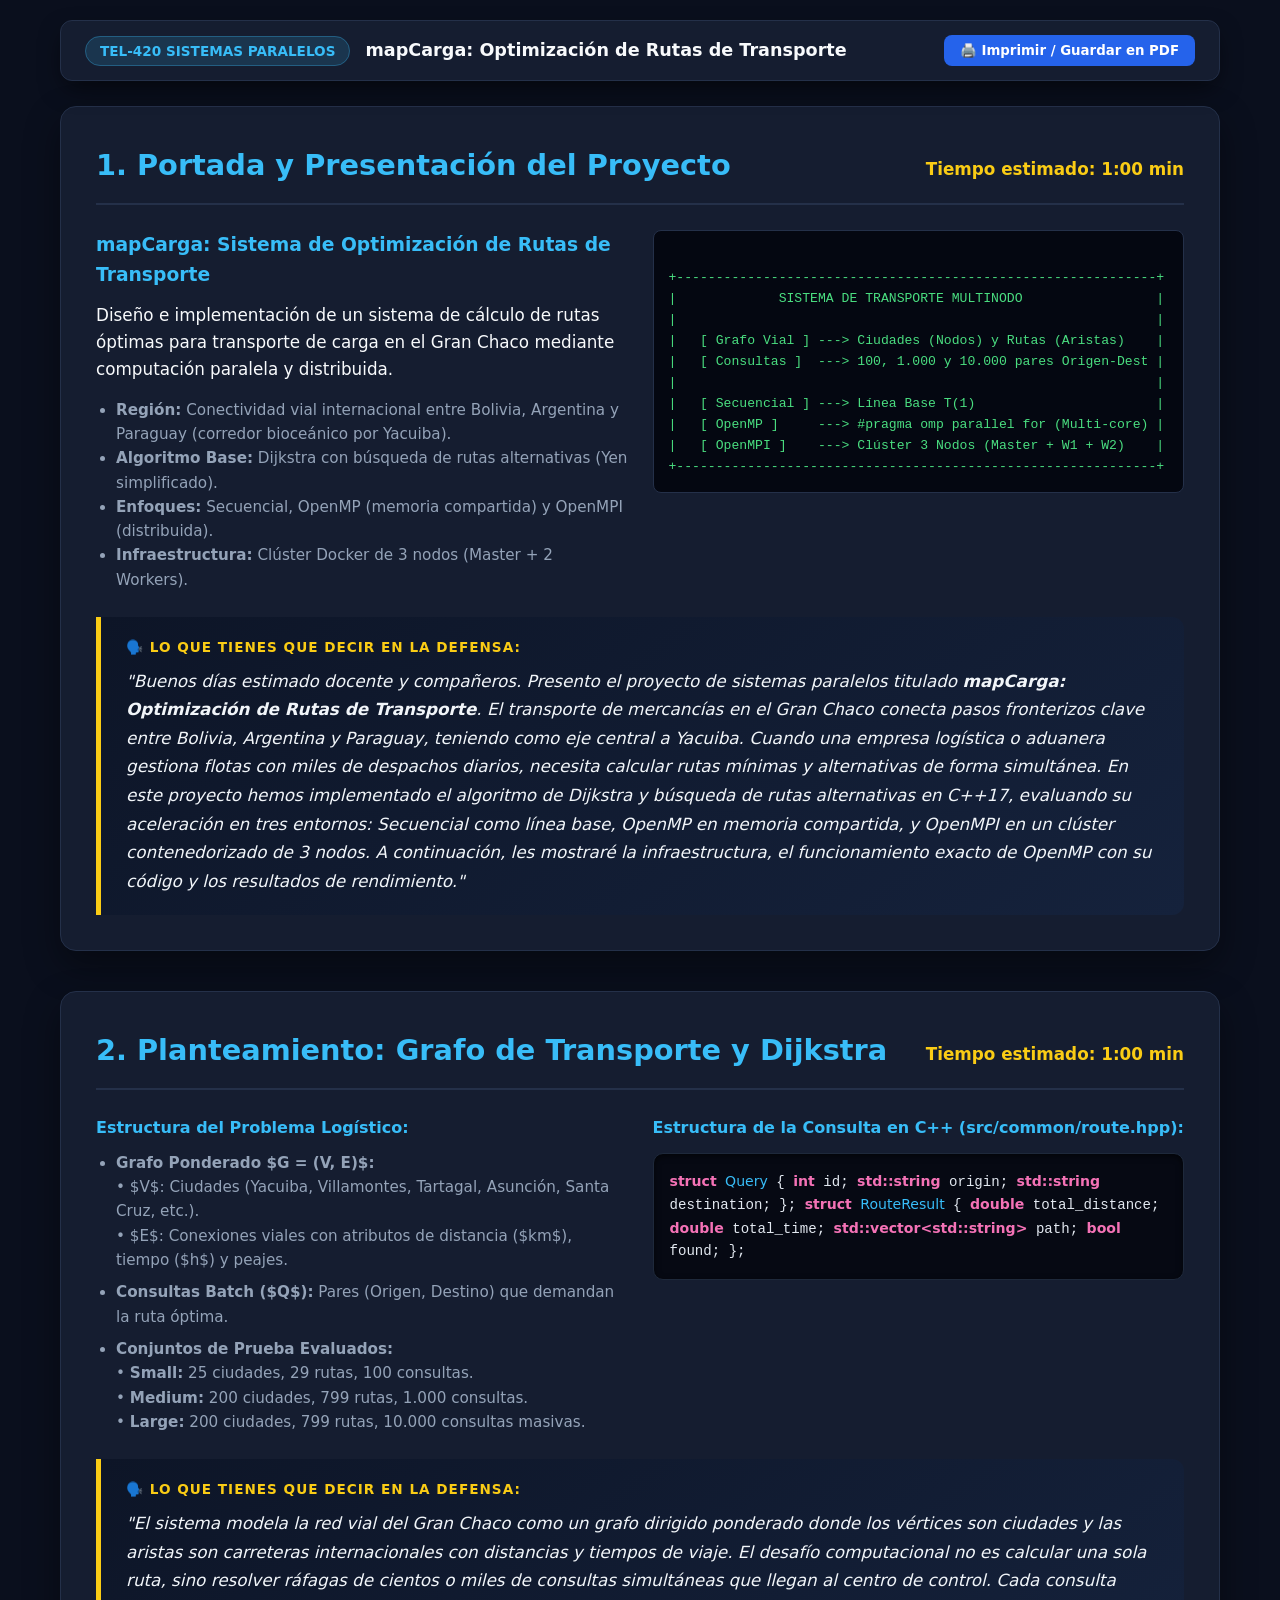
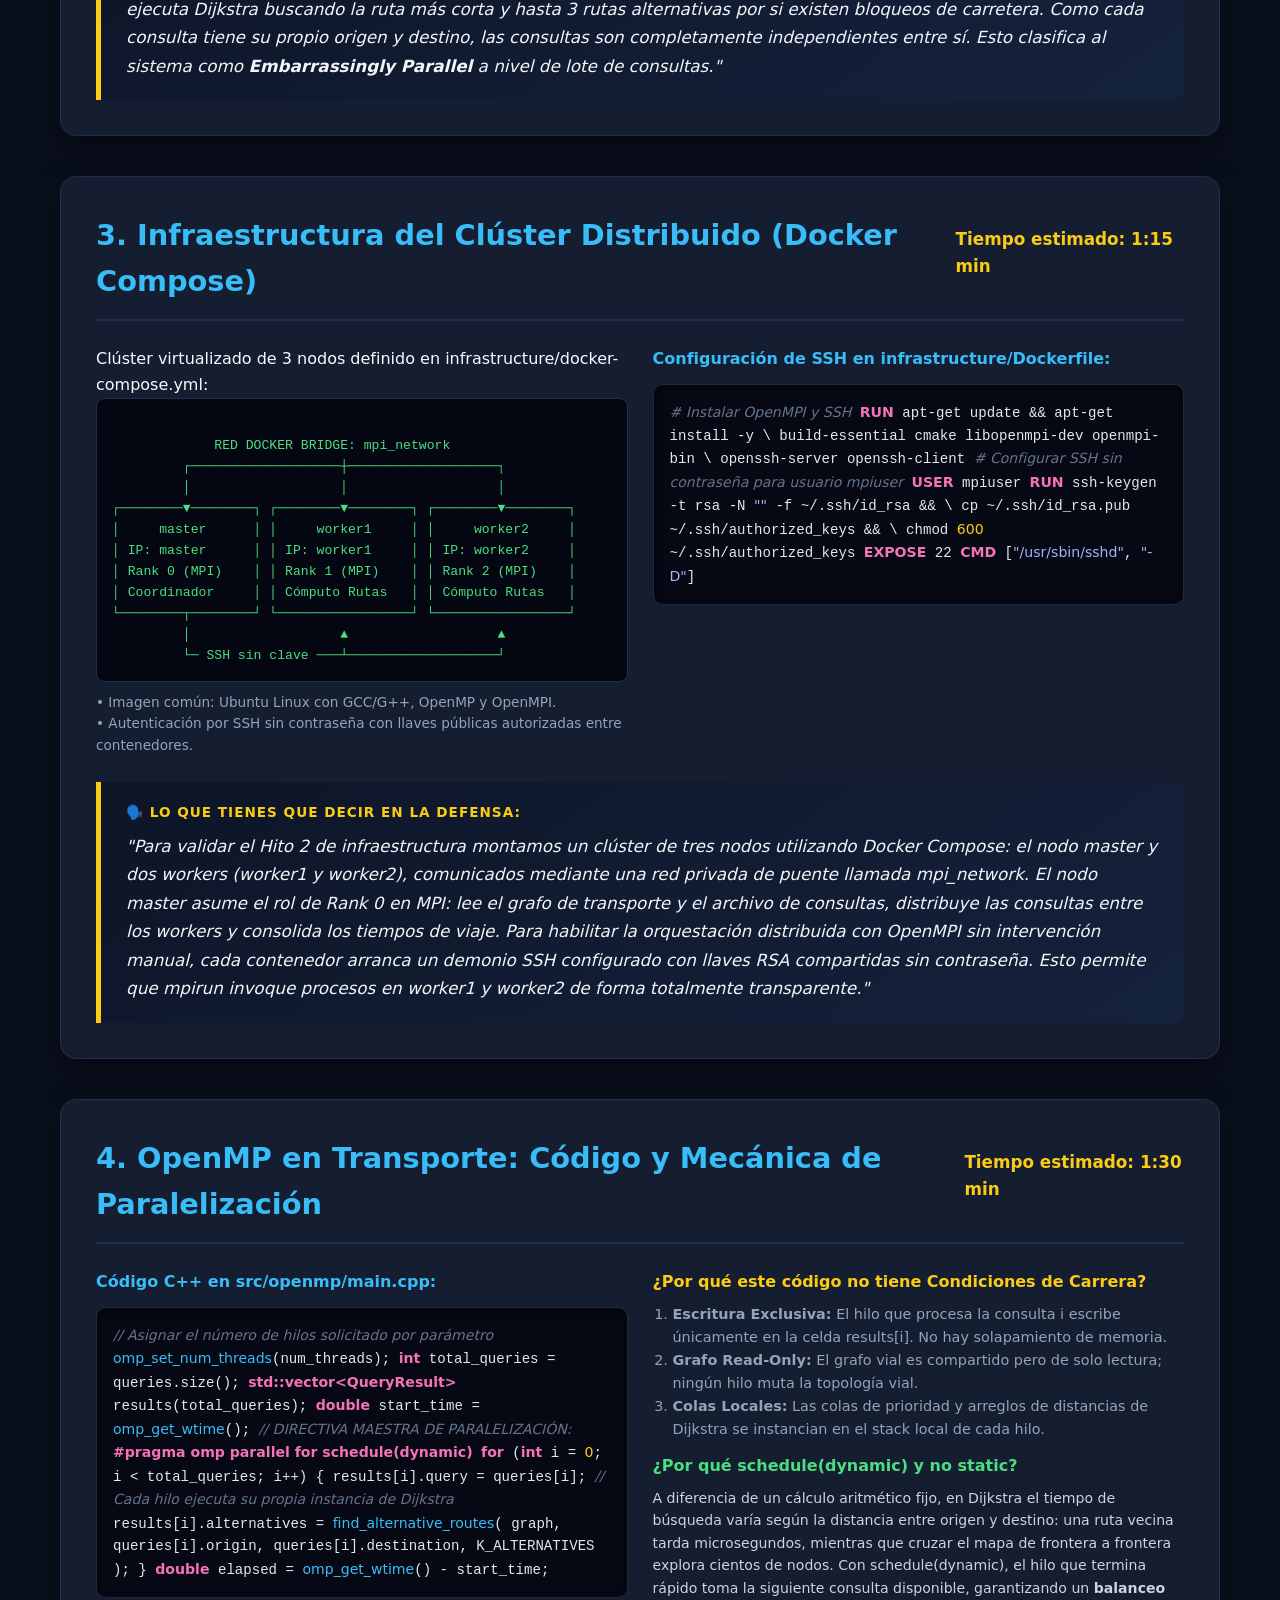
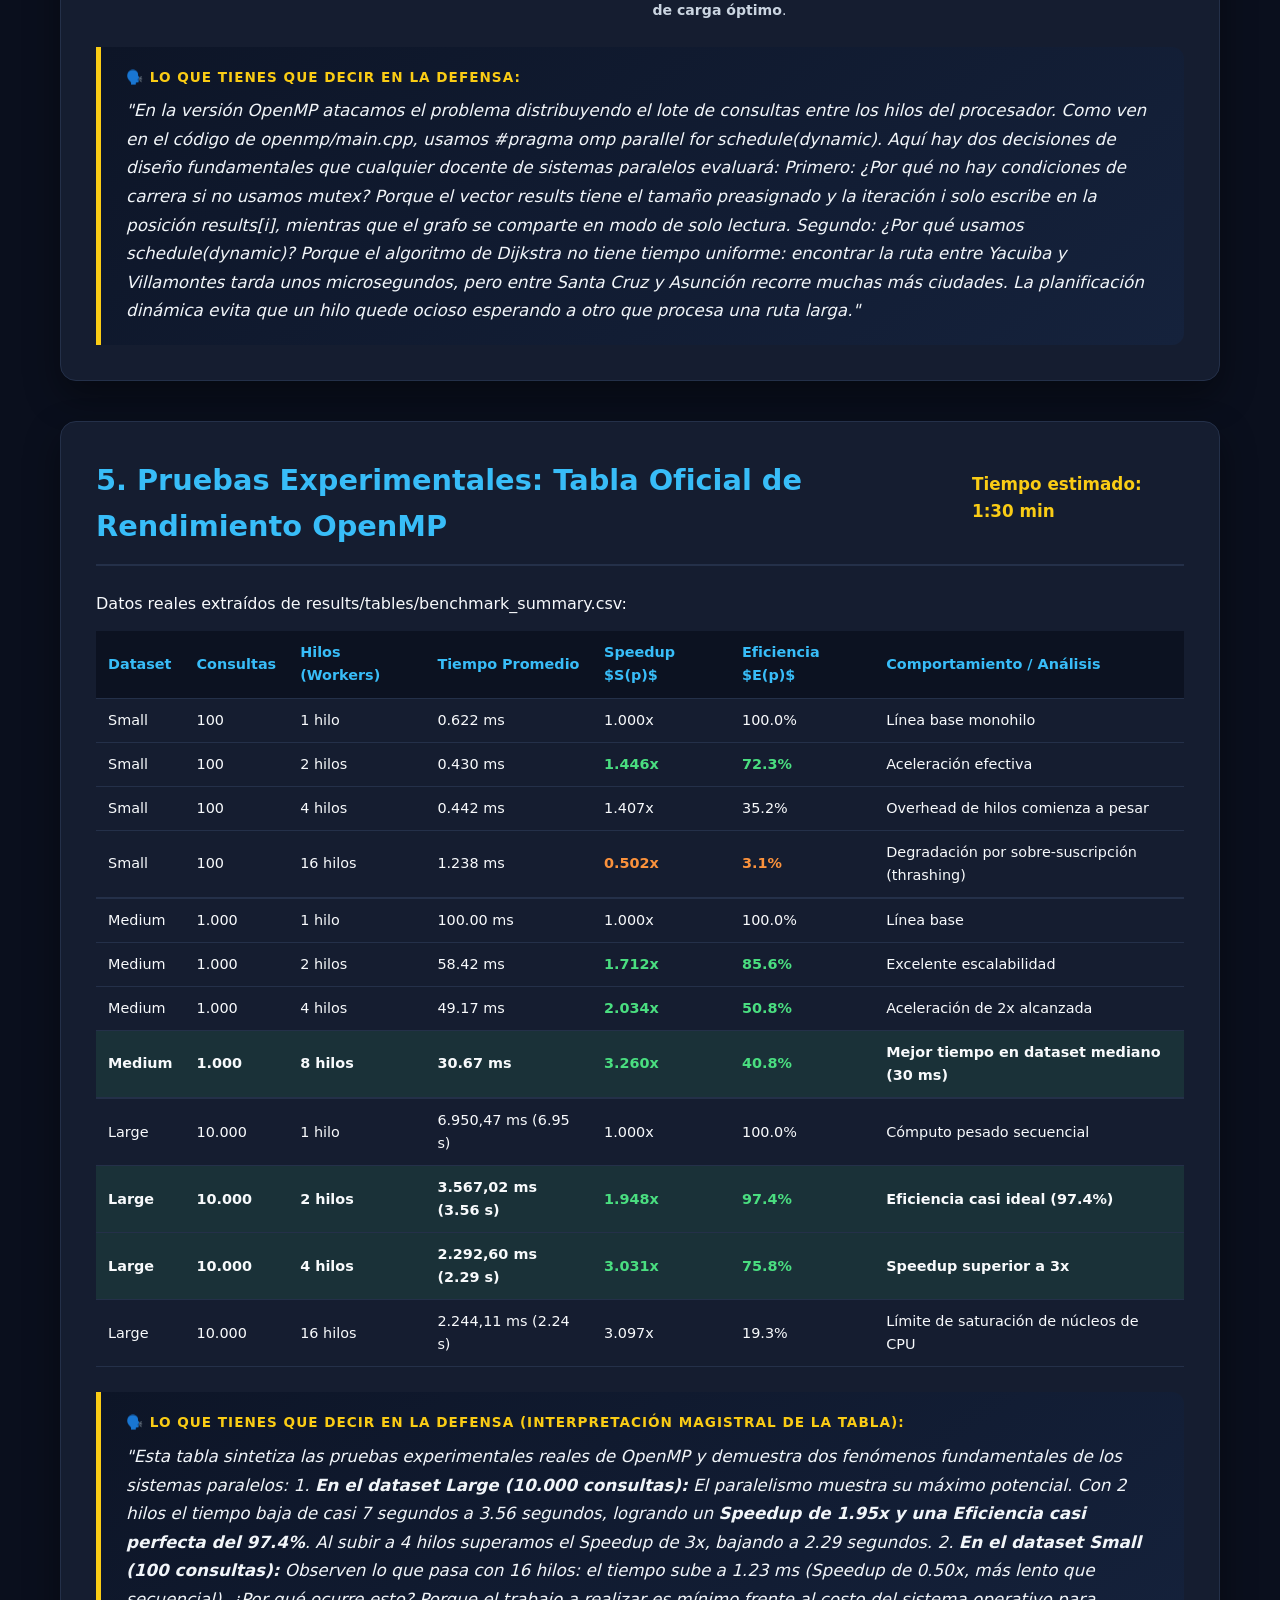
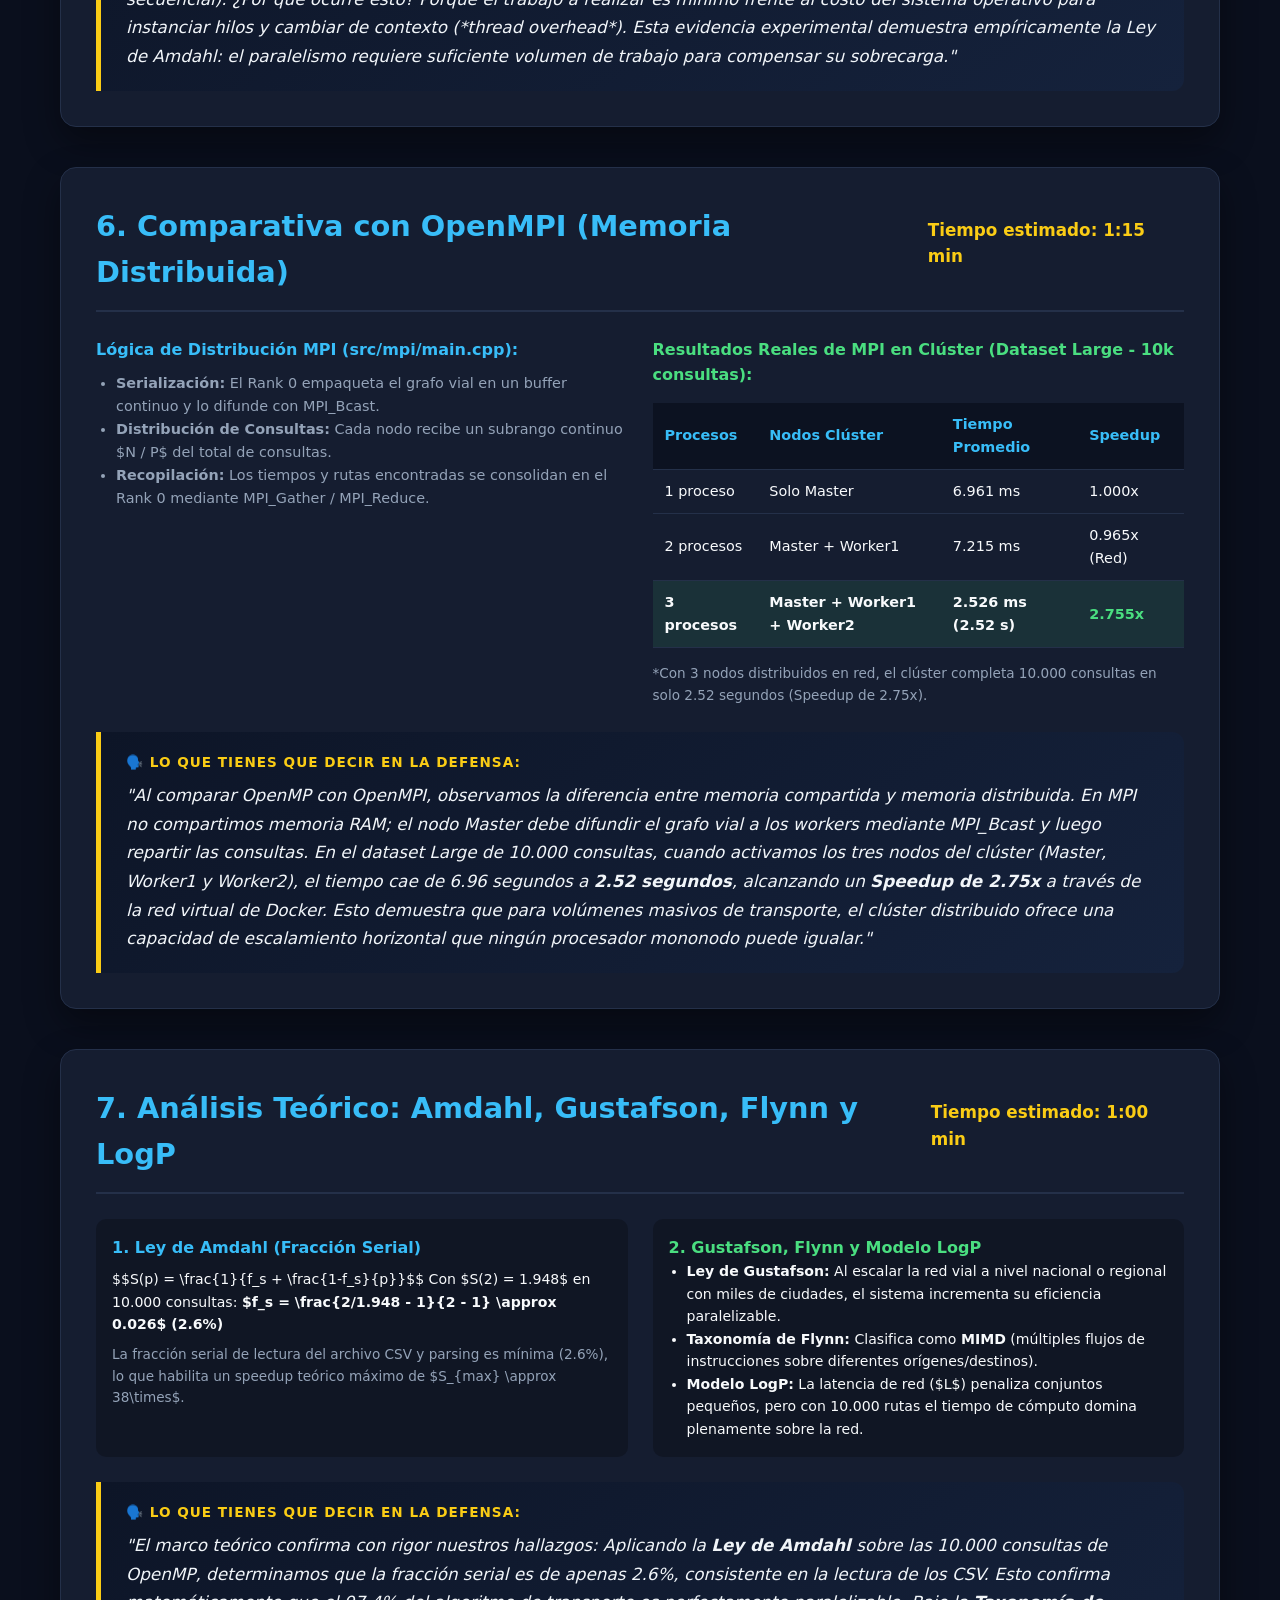
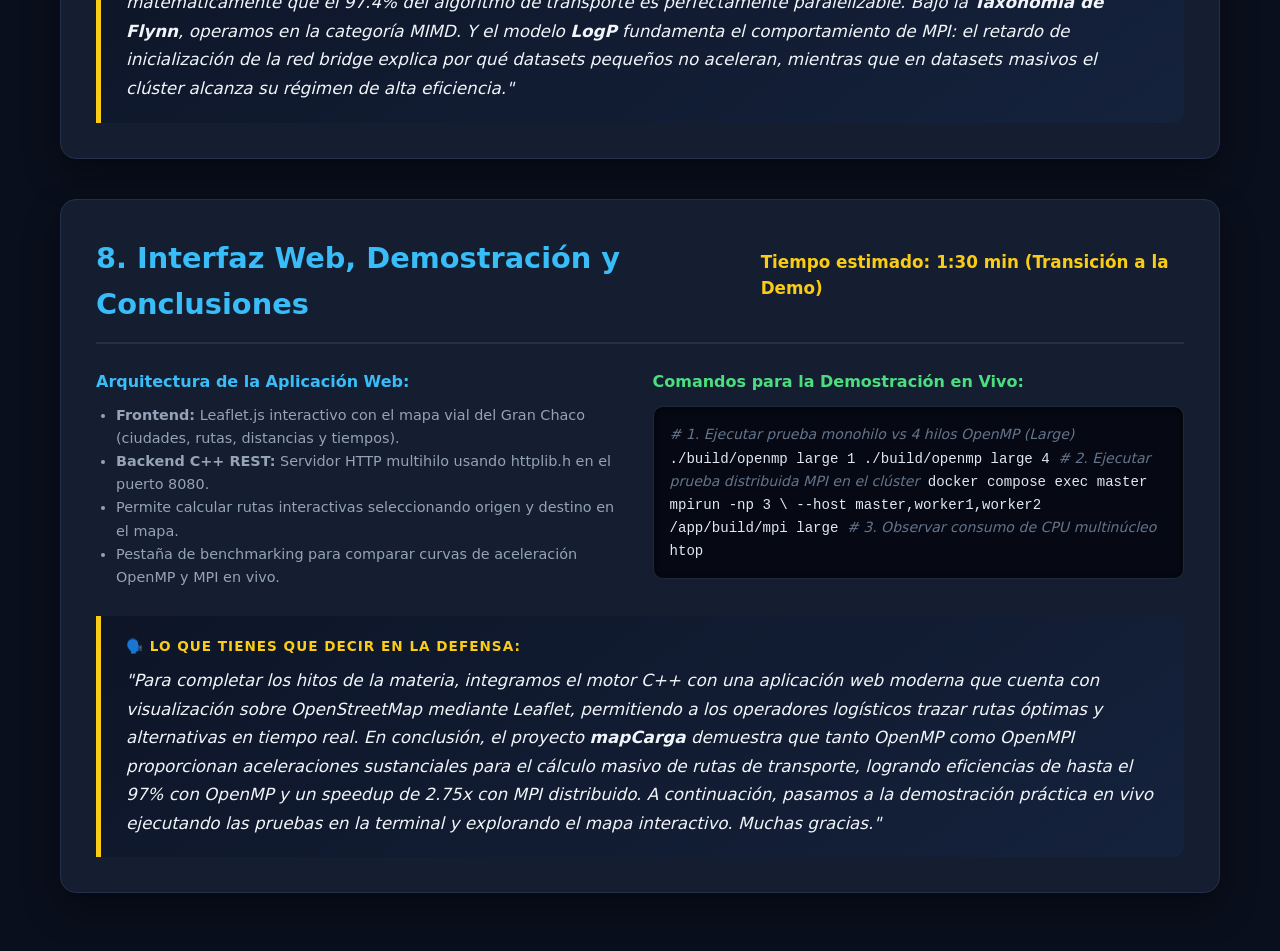
==== docs/presentacion_defensa_transporte.html @ f78ad32a "fix(api): soporte dinamico de origen para Cloudflare y selector de API" ====
<!DOCTYPE html>
<html lang="es">
<head>
  <meta charset="UTF-8">
  <meta name="viewport" content="width=device-width, initial-scale=1.0">
  <title>Defensa de Proyecto: Optimización de Rutas de Transporte (mapCarga) - TEL-420</title>
  <style>
    :root {
      --bg-dark: #0a0f1d;
      --card-bg: #151d30;
      --accent-blue: #38bdf8;
      --accent-green: #4ade80;
      --accent-yellow: #facc15;
      --accent-purple: #c084fc;
      --accent-orange: #fb923c;
      --text-main: #f8fafc;
      --text-muted: #94a3b8;
      --border: #243049;
      --code-bg: #060913;
    }

    * { box-sizing: border-box; margin: 0; padding: 0; font-family: 'Segoe UI', system-ui, -apple-system, sans-serif; }
    body { background-color: var(--bg-dark); color: var(--text-main); line-height: 1.6; }

    .deck-container {
      max-width: 1200px;
      margin: 0 auto;
      padding: 20px;
    }

    .top-bar {
      display: flex;
      justify-content: space-between;
      align-items: center;
      background: var(--card-bg);
      padding: 14px 24px;
      border-radius: 12px;
      margin-bottom: 25px;
      border: 1px solid var(--border);
      position: sticky;
      top: 10px;
      z-index: 100;
      box-shadow: 0 10px 25px -5px rgba(0,0,0,0.6);
    }
    .badge {
      background: rgba(56, 189, 248, 0.15);
      color: var(--accent-blue);
      padding: 6px 14px;
      border-radius: 20px;
      font-weight: 600;
      font-size: 0.85rem;
      border: 1px solid rgba(56, 189, 248, 0.3);
    }
    .slide-nav button {
      background: #2563eb;
      color: white;
      border: none;
      padding: 8px 16px;
      border-radius: 8px;
      font-weight: 600;
      cursor: pointer;
      transition: all 0.2s;
    }
    .slide-nav button:hover { background: #1d4ed8; }

    .slide-card {
      background: var(--card-bg);
      border-radius: 16px;
      border: 1px solid var(--border);
      padding: 35px;
      margin-bottom: 40px;
      box-shadow: 0 15px 35px rgba(0,0,0,0.4);
    }
    .slide-header {
      border-bottom: 2px solid var(--border);
      padding-bottom: 15px;
      margin-bottom: 25px;
      display: flex;
      justify-content: space-between;
      align-items: baseline;
    }
    .slide-title { font-size: 1.8rem; color: var(--accent-blue); font-weight: 700; }
    .slide-num { font-size: 1.05rem; color: var(--accent-yellow); font-weight: 700; }

    .grid-2 {
      display: grid;
      grid-template-columns: 1fr 1fr;
      gap: 25px;
      margin-bottom: 20px;
    }
    @media(max-width: 900px) { .grid-2 { grid-template-columns: 1fr; } }

    .code-box {
      background: var(--code-bg);
      border-radius: 10px;
      border: 1px solid #1e293b;
      padding: 16px;
      font-family: 'Consolas', 'Fira Code', monospace;
      font-size: 0.88rem;
      color: #e2e8f0;
      overflow-x: auto;
      margin: 12px 0;
      box-shadow: inset 0 2px 6px rgba(0,0,0,0.6);
    }
    .kw { color: #f472b6; font-weight: bold; }
    .fn { color: #38bdf8; }
    .cm { color: #64748b; font-style: italic; }
    .st { color: #a5b4fc; }
    .num { color: #facc15; }

    table {
      width: 100%;
      border-collapse: collapse;
      margin: 15px 0;
      font-size: 0.9rem;
    }
    th, td {
      padding: 10px 12px;
      text-align: left;
      border-bottom: 1px solid var(--border);
    }
    th { background: rgba(10, 15, 29, 0.8); color: var(--accent-blue); font-weight: 600; }
    tr:hover { background: rgba(255,255,255,0.02); }
    .highlight-row { background: rgba(74, 222, 128, 0.1) !important; font-weight: bold; }
    .speedup-val { color: var(--accent-green); font-weight: bold; }
    .warn-val { color: var(--accent-orange); font-weight: bold; }

    .speech-box {
      background: linear-gradient(145deg, #0d1527, #15223c);
      border-left: 5px solid var(--accent-yellow);
      border-radius: 0 12px 12px 0;
      padding: 20px 25px;
      margin-top: 25px;
    }
    .speech-label {
      display: flex;
      align-items: center;
      gap: 8px;
      font-size: 0.85rem;
      text-transform: uppercase;
      letter-spacing: 1px;
      color: var(--accent-yellow);
      font-weight: 700;
      margin-bottom: 8px;
    }
    .speech-text {
      font-size: 1.05rem;
      color: #f1f5f9;
      font-style: italic;
      line-height: 1.7;
    }

    .ascii-art {
      font-family: monospace;
      font-size: 0.82rem;
      background: #040711;
      color: var(--accent-green);
      padding: 15px;
      border-radius: 8px;
      white-space: pre;
      overflow-x: auto;
      border: 1px solid var(--border);
    }
  </style>
</head>
<body>

<div class="deck-container">

  <!-- Barra Superior -->
  <div class="top-bar">
    <div>
      <span class="badge">TEL-420 SISTEMAS PARALELOS</span>
      <strong style="margin-left: 10px; font-size: 1.1rem;">mapCarga: Optimización de Rutas de Transporte</strong>
    </div>
    <div class="slide-nav">
      <button onclick="window.print()">🖨️ Imprimir / Guardar en PDF</button>
    </div>
  </div>

  <!-- SLIDE 1 -->
  <div class="slide-card" id="slide1">
    <div class="slide-header">
      <div class="slide-title">1. Portada y Presentación del Proyecto</div>
      <div class="slide-num">Tiempo estimado: 1:00 min</div>
    </div>
    <div class="grid-2">
      <div>
        <h3 style="color: var(--accent-blue); margin-bottom: 12px;">mapCarga: Sistema de Optimización de Rutas de Transporte</h3>
        <p style="font-size: 1.05rem; margin-bottom: 15px;">Diseño e implementación de un sistema de cálculo de rutas óptimas para transporte de carga en el Gran Chaco mediante computación paralela y distribuida.</p>
        <ul style="color: var(--text-muted); margin-left: 20px; font-size: 0.95rem;">
          <li><strong>Región:</strong> Conectividad vial internacional entre Bolivia, Argentina y Paraguay (corredor bioceánico por Yacuiba).</li>
          <li><strong>Algoritmo Base:</strong> Dijkstra con búsqueda de rutas alternativas (Yen simplificado).</li>
          <li><strong>Enfoques:</strong> Secuencial, OpenMP (memoria compartida) y OpenMPI (distribuida).</li>
          <li><strong>Infraestructura:</strong> Clúster Docker de 3 nodos (Master + 2 Workers).</li>
        </ul>
      </div>
      <div>
        <div class="ascii-art">
+-------------------------------------------------------------+
|             SISTEMA DE TRANSPORTE MULTINODO                 |
|                                                             |
|   [ Grafo Vial ] ---> Ciudades (Nodos) y Rutas (Aristas)    |
|   [ Consultas ]  ---> 100, 1.000 y 10.000 pares Origen-Dest |
|                                                             |
|   [ Secuencial ] ---> Línea Base T(1)                       |
|   [ OpenMP ]     ---> #pragma omp parallel for (Multi-core) |
|   [ OpenMPI ]    ---> Clúster 3 Nodos (Master + W1 + W2)    |
+-------------------------------------------------------------+</div>
      </div>
    </div>
    <div class="speech-box">
      <div class="speech-label">🗣️ Lo que tienes que decir en la defensa:</div>
      <div class="speech-text">
        "Buenos días estimado docente y compañeros. Presento el proyecto de sistemas paralelos titulado <strong>mapCarga: Optimización de Rutas de Transporte</strong>.
        El transporte de mercancías en el Gran Chaco conecta pasos fronterizos clave entre Bolivia, Argentina y Paraguay, teniendo como eje central a Yacuiba. Cuando una empresa logística o aduanera gestiona flotas con miles de despachos diarios, necesita calcular rutas mínimas y alternativas de forma simultánea.
        En este proyecto hemos implementado el algoritmo de Dijkstra y búsqueda de rutas alternativas en C++17, evaluando su aceleración en tres entornos: Secuencial como línea base, OpenMP en memoria compartida, y OpenMPI en un clúster contenedorizado de 3 nodos. A continuación, les mostraré la infraestructura, el funcionamiento exacto de OpenMP con su código y los resultados de rendimiento."
      </div>
    </div>
  </div>

  <!-- SLIDE 2 -->
  <div class="slide-card" id="slide2">
    <div class="slide-header">
      <div class="slide-title">2. Planteamiento: Grafo de Transporte y Dijkstra</div>
      <div class="slide-num">Tiempo estimado: 1:00 min</div>
    </div>
    <div class="grid-2">
      <div>
        <h4 style="color: var(--accent-blue); margin-bottom: 10px;">Estructura del Problema Logístico:</h4>
        <ul style="font-size: 0.95rem; margin-left: 20px; color: var(--text-muted);">
          <li><strong>Grafo Ponderado $G = (V, E)$:</strong>
            <br>• $V$: Ciudades (Yacuiba, Villamontes, Tartagal, Asunción, Santa Cruz, etc.).
            <br>• $E$: Conexiones viales con atributos de distancia ($km$), tiempo ($h$) y peajes.
          </li>
          <li style="margin-top: 8px;"><strong>Consultas Batch ($Q$):</strong> Pares (Origen, Destino) que demandan la ruta óptima.</li>
          <li style="margin-top: 8px;"><strong>Conjuntos de Prueba Evaluados:</strong>
            <br>• <strong>Small:</strong> 25 ciudades, 29 rutas, 100 consultas.
            <br>• <strong>Medium:</strong> 200 ciudades, 799 rutas, 1.000 consultas.
            <br>• <strong>Large:</strong> 200 ciudades, 799 rutas, 10.000 consultas masivas.
          </li>
        </ul>
      </div>
      <div>
        <div style="color: var(--accent-blue); font-weight: 600;">Estructura de la Consulta en C++ (<code>src/common/route.hpp</code>):</div>
        <div class="code-box">
<span class="kw">struct</span> <span class="fn">Query</span> {
    <span class="kw">int</span> id;
    <span class="kw">std::string</span> origin;
    <span class="kw">std::string</span> destination;
};

<span class="kw">struct</span> <span class="fn">RouteResult</span> {
    <span class="kw">double</span> total_distance;
    <span class="kw">double</span> total_time;
    <span class="kw">std::vector&lt;std::string&gt;</span> path;
    <span class="kw">bool</span> found;
};</div>
      </div>
    </div>
    <div class="speech-box">
      <div class="speech-label">🗣️ Lo que tienes que decir en la defensa:</div>
      <div class="speech-text">
        "El sistema modela la red vial del Gran Chaco como un grafo dirigido ponderado donde los vértices son ciudades y las aristas son carreteras internacionales con distancias y tiempos de viaje.
        El desafío computacional no es calcular una sola ruta, sino resolver ráfagas de cientos o miles de consultas simultáneas que llegan al centro de control. Cada consulta ejecuta Dijkstra buscando la ruta más corta y hasta 3 rutas alternativas por si existen bloqueos de carretera.
        Como cada consulta tiene su propio origen y destino, las consultas son completamente independientes entre sí. Esto clasifica al sistema como <strong>Embarrassingly Parallel</strong> a nivel de lote de consultas."
      </div>
    </div>
  </div>

  <!-- SLIDE 3 -->
  <div class="slide-card" id="slide3">
    <div class="slide-header">
      <div class="slide-title">3. Infraestructura del Clúster Distribuido (Docker Compose)</div>
      <div class="slide-num">Tiempo estimado: 1:15 min</div>
    </div>
    <div class="grid-2">
      <div>
        <p>Clúster virtualizado de 3 nodos definido en <code>infrastructure/docker-compose.yml</code>:</p>
        <div class="ascii-art">
             RED DOCKER BRIDGE: mpi_network
         ┌───────────────────┼───────────────────┐
         │                   │                   │
┌────────▼────────┐ ┌────────▼────────┐ ┌────────▼────────┐
│     master      │ │     worker1     │ │     worker2     │
│ IP: master      │ │ IP: worker1     │ │ IP: worker2     │
│ Rank 0 (MPI)    │ │ Rank 1 (MPI)    │ │ Rank 2 (MPI)    │
│ Coordinador     │ │ Cómputo Rutas   │ │ Cómputo Rutas   │
└────────┬────────┘ └─────────────────┘ └─────────────────┘
         │                   ▲                   ▲
         └─ SSH sin clave ───┴───────────────────┘</div>
        <p style="font-size: 0.85rem; color: var(--text-muted); margin-top: 10px;">
          • Imagen común: Ubuntu Linux con GCC/G++, OpenMP y OpenMPI.<br>
          • Autenticación por SSH sin contraseña con llaves públicas autorizadas entre contenedores.
        </p>
      </div>
      <div>
        <div style="color: var(--accent-blue); font-weight: 600;">Configuración de SSH en <code>infrastructure/Dockerfile</code>:</div>
        <div class="code-box">
<span class="cm"># Instalar OpenMPI y SSH</span>
<span class="kw">RUN</span> apt-get update && apt-get install -y \
    build-essential cmake libopenmpi-dev openmpi-bin \
    openssh-server openssh-client

<span class="cm"># Configurar SSH sin contraseña para usuario mpiuser</span>
<span class="kw">USER</span> mpiuser
<span class="kw">RUN</span> ssh-keygen -t rsa -N <span class="st">""</span> -f ~/.ssh/id_rsa && \
    cp ~/.ssh/id_rsa.pub ~/.ssh/authorized_keys && \
    chmod <span class="num">600</span> ~/.ssh/authorized_keys

<span class="kw">EXPOSE</span> 22
<span class="kw">CMD</span> [<span class="st">"/usr/sbin/sshd"</span>, <span class="st">"-D"</span>]</div>
      </div>
    </div>
    <div class="speech-box">
      <div class="speech-label">🗣️ Lo que tienes que decir en la defensa:</div>
      <div class="speech-text">
        "Para validar el Hito 2 de infraestructura montamos un clúster de tres nodos utilizando Docker Compose: el nodo master y dos workers (worker1 y worker2), comunicados mediante una red privada de puente llamada <code>mpi_network</code>.
        El nodo master asume el rol de Rank 0 en MPI: lee el grafo de transporte y el archivo de consultas, distribuye las consultas entre los workers y consolida los tiempos de viaje. 
        Para habilitar la orquestación distribuida con OpenMPI sin intervención manual, cada contenedor arranca un demonio SSH configurado con llaves RSA compartidas sin contraseña. Esto permite que <code>mpirun</code> invoque procesos en worker1 y worker2 de forma totalmente transparente."
      </div>
    </div>
  </div>

  <!-- SLIDE 4 -->
  <div class="slide-card" id="slide4">
    <div class="slide-header">
      <div class="slide-title">4. OpenMP en Transporte: Código y Mecánica de Paralelización</div>
      <div class="slide-num">Tiempo estimado: 1:30 min</div>
    </div>
    <div class="grid-2">
      <div>
        <p style="color: var(--accent-blue); font-weight: 600;">Código C++ en <code>src/openmp/main.cpp</code>:</p>
        <div class="code-box">
<span class="cm">// Asignar el número de hilos solicitado por parámetro</span>
<span class="fn">omp_set_num_threads</span>(num_threads);

<span class="kw">int</span> total_queries = queries.size();
<span class="kw">std::vector&lt;QueryResult&gt;</span> results(total_queries);

<span class="kw">double</span> start_time = <span class="fn">omp_get_wtime</span>();

<span class="cm">// DIRECTIVA MAESTRA DE PARALELIZACIÓN:</span>
<span class="kw">#pragma omp parallel for schedule(dynamic)</span>
<span class="kw">for</span> (<span class="kw">int</span> i = <span class="num">0</span>; i &lt; total_queries; i++) {
    results[i].query = queries[i];

    <span class="cm">// Cada hilo ejecuta su propia instancia de Dijkstra</span>
    results[i].alternatives = <span class="fn">find_alternative_routes</span>(
        graph,
        queries[i].origin,
        queries[i].destination,
        K_ALTERNATIVES
    );
}

<span class="kw">double</span> elapsed = <span class="fn">omp_get_wtime</span>() - start_time;</div>
      </div>
      <div>
        <h4 style="color: var(--accent-yellow); margin-bottom: 8px;">¿Por qué este código no tiene Condiciones de Carrera?</h4>
        <ol style="font-size: 0.9rem; margin-left: 20px; color: var(--text-muted); margin-bottom: 12px;">
          <li><strong>Escritura Exclusiva:</strong> El hilo que procesa la consulta <code>i</code> escribe únicamente en la celda <code>results[i]</code>. No hay solapamiento de memoria.</li>
          <li><strong>Grafo Read-Only:</strong> El grafo vial es compartido pero de solo lectura; ningún hilo muta la topología vial.</li>
          <li><strong>Colas Locales:</strong> Las colas de prioridad y arreglos de distancias de Dijkstra se instancian en el stack local de cada hilo.</li>
        </ol>

        <h4 style="color: var(--accent-green); margin-bottom: 8px;">¿Por qué <code>schedule(dynamic)</code> y no <code>static</code>?</h4>
        <p style="font-size: 0.88rem; color: #cbd5e1;">
          A diferencia de un cálculo aritmético fijo, en Dijkstra el tiempo de búsqueda varía según la distancia entre origen y destino: una ruta vecina tarda microsegundos, mientras que cruzar el mapa de frontera a frontera explora cientos de nodos. Con <code>schedule(dynamic)</code>, el hilo que termina rápido toma la siguiente consulta disponible, garantizando un <strong>balanceo de carga óptimo</strong>.
        </p>
      </div>
    </div>
    <div class="speech-box">
      <div class="speech-label">🗣️ Lo que tienes que decir en la defensa:</div>
      <div class="speech-text">
        "En la versión OpenMP atacamos el problema distribuyendo el lote de consultas entre los hilos del procesador. Como ven en el código de <code>openmp/main.cpp</code>, usamos <code>#pragma omp parallel for schedule(dynamic)</code>.
        Aquí hay dos decisiones de diseño fundamentales que cualquier docente de sistemas paralelos evaluará:
        Primero: ¿Por qué no hay condiciones de carrera si no usamos mutex? Porque el vector <code>results</code> tiene el tamaño preasignado y la iteración <code>i</code> solo escribe en la posición <code>results[i]</code>, mientras que el grafo se comparte en modo de solo lectura.
        Segundo: ¿Por qué usamos <code>schedule(dynamic)</code>? Porque el algoritmo de Dijkstra no tiene tiempo uniforme: encontrar la ruta entre Yacuiba y Villamontes tarda unos microsegundos, pero entre Santa Cruz y Asunción recorre muchas más ciudades. La planificación dinámica evita que un hilo quede ocioso esperando a otro que procesa una ruta larga."
      </div>
    </div>
  </div>

  <!-- SLIDE 5 -->
  <div class="slide-card" id="slide5">
    <div class="slide-header">
      <div class="slide-title">5. Pruebas Experimentales: Tabla Oficial de Rendimiento OpenMP</div>
      <div class="slide-num">Tiempo estimado: 1:30 min</div>
    </div>
    <p>Datos reales extraídos de <code>results/tables/benchmark_summary.csv</code>:</p>
    
    <table>
      <thead>
        <tr>
          <th>Dataset</th>
          <th>Consultas</th>
          <th>Hilos (Workers)</th>
          <th>Tiempo Promedio</th>
          <th>Speedup $S(p)$</th>
          <th>Eficiencia $E(p)$</th>
          <th>Comportamiento / Análisis</th>
        </tr>
      </thead>
      <tbody>
        <!-- Small -->
        <tr>
          <td>Small</td>
          <td>100</td>
          <td>1 hilo</td>
          <td>0.622 ms</td>
          <td>1.000x</td>
          <td>100.0%</td>
          <td>Línea base monohilo</td>
        </tr>
        <tr>
          <td>Small</td>
          <td>100</td>
          <td>2 hilos</td>
          <td>0.430 ms</td>
          <td class="speedup-val">1.446x</td>
          <td class="speedup-val">72.3%</td>
          <td>Aceleración efectiva</td>
        </tr>
        <tr>
          <td>Small</td>
          <td>100</td>
          <td>4 hilos</td>
          <td>0.442 ms</td>
          <td>1.407x</td>
          <td>35.2%</td>
          <td>Overhead de hilos comienza a pesar</td>
        </tr>
        <tr>
          <td>Small</td>
          <td>100</td>
          <td>16 hilos</td>
          <td>1.238 ms</td>
          <td class="warn-val">0.502x</td>
          <td class="warn-val">3.1%</td>
          <td>Degradación por sobre-suscripción (thrashing)</td>
        </tr>
        <!-- Medium -->
        <tr style="border-top: 2px solid var(--border);">
          <td>Medium</td>
          <td>1.000</td>
          <td>1 hilo</td>
          <td>100.00 ms</td>
          <td>1.000x</td>
          <td>100.0%</td>
          <td>Línea base</td>
        </tr>
        <tr>
          <td>Medium</td>
          <td>1.000</td>
          <td>2 hilos</td>
          <td>58.42 ms</td>
          <td class="speedup-val">1.712x</td>
          <td class="speedup-val">85.6%</td>
          <td>Excelente escalabilidad</td>
        </tr>
        <tr>
          <td>Medium</td>
          <td>1.000</td>
          <td>4 hilos</td>
          <td>49.17 ms</td>
          <td class="speedup-val">2.034x</td>
          <td class="speedup-val">50.8%</td>
          <td>Aceleración de 2x alcanzada</td>
        </tr>
        <tr class="highlight-row">
          <td>Medium</td>
          <td>1.000</td>
          <td>8 hilos</td>
          <td>30.67 ms</td>
          <td class="speedup-val">3.260x</td>
          <td class="speedup-val">40.8%</td>
          <td>Mejor tiempo en dataset mediano (30 ms)</td>
        </tr>
        <!-- Large -->
        <tr style="border-top: 2px solid var(--border);">
          <td>Large</td>
          <td>10.000</td>
          <td>1 hilo</td>
          <td>6.950,47 ms (6.95 s)</td>
          <td>1.000x</td>
          <td>100.0%</td>
          <td>Cómputo pesado secuencial</td>
        </tr>
        <tr class="highlight-row">
          <td>Large</td>
          <td>10.000</td>
          <td>2 hilos</td>
          <td>3.567,02 ms (3.56 s)</td>
          <td class="speedup-val">1.948x</td>
          <td class="speedup-val">97.4%</td>
          <td>Eficiencia casi ideal (97.4%)</td>
        </tr>
        <tr class="highlight-row">
          <td>Large</td>
          <td>10.000</td>
          <td>4 hilos</td>
          <td>2.292,60 ms (2.29 s)</td>
          <td class="speedup-val">3.031x</td>
          <td class="speedup-val">75.8%</td>
          <td>Speedup superior a 3x</td>
        </tr>
        <tr>
          <td>Large</td>
          <td>10.000</td>
          <td>16 hilos</td>
          <td>2.244,11 ms (2.24 s)</td>
          <td>3.097x</td>
          <td>19.3%</td>
          <td>Límite de saturación de núcleos de CPU</td>
        </tr>
      </tbody>
    </table>

    <div class="speech-box">
      <div class="speech-label">🗣️ Lo que tienes que decir en la defensa (Interpretación Magistral de la Tabla):</div>
      <div class="speech-text">
        "Esta tabla sintetiza las pruebas experimentales reales de OpenMP y demuestra dos fenómenos fundamentales de los sistemas paralelos:
        1. <strong>En el dataset Large (10.000 consultas):</strong> El paralelismo muestra su máximo potencial. Con 2 hilos el tiempo baja de casi 7 segundos a 3.56 segundos, logrando un <strong>Speedup de 1.95x y una Eficiencia casi perfecta del 97.4%</strong>. Al subir a 4 hilos superamos el Speedup de 3x, bajando a 2.29 segundos.
        2. <strong>En el dataset Small (100 consultas):</strong> Observen lo que pasa con 16 hilos: el tiempo sube a 1.23 ms (Speedup de 0.50x, más lento que secuencial). ¿Por qué ocurre esto? Porque el trabajo a realizar es mínimo frente al costo del sistema operativo para instanciar hilos y cambiar de contexto (*thread overhead*). Esta evidencia experimental demuestra empíricamente la Ley de Amdahl: el paralelismo requiere suficiente volumen de trabajo para compensar su sobrecarga."
      </div>
    </div>
  </div>

  <!-- SLIDE 6 -->
  <div class="slide-card" id="slide6">
    <div class="slide-header">
      <div class="slide-title">6. Comparativa con OpenMPI (Memoria Distribuida)</div>
      <div class="slide-num">Tiempo estimado: 1:15 min</div>
    </div>
    <div class="grid-2">
      <div>
        <h4 style="color: var(--accent-blue); margin-bottom: 10px;">Lógica de Distribución MPI (<code>src/mpi/main.cpp</code>):</h4>
        <ul style="font-size: 0.9rem; margin-left: 20px; color: var(--text-muted);">
          <li><strong>Serialización:</strong> El Rank 0 empaqueta el grafo vial en un buffer continuo y lo difunde con <code>MPI_Bcast</code>.</li>
          <li><strong>Distribución de Consultas:</strong> Cada nodo recibe un subrango continuo $N / P$ del total de consultas.</li>
          <li><strong>Recopilación:</strong> Los tiempos y rutas encontradas se consolidan en el Rank 0 mediante <code>MPI_Gather</code> / <code>MPI_Reduce</code>.</li>
        </ul>
      </div>
      <div>
        <p style="color: var(--accent-green); font-weight: 600;">Resultados Reales de MPI en Clúster (Dataset Large - 10k consultas):</p>
        <table>
          <thead>
            <tr><th>Procesos</th><th>Nodos Clúster</th><th>Tiempo Promedio</th><th>Speedup</th></tr>
          </thead>
          <tbody>
            <tr><td>1 proceso</td><td>Solo Master</td><td>6.961 ms</td><td>1.000x</td></tr>
            <tr><td>2 procesos</td><td>Master + Worker1</td><td>7.215 ms</td><td>0.965x (Red)</td></tr>
            <tr class="highlight-row">
              <td>3 procesos</td>
              <td>Master + Worker1 + Worker2</td>
              <td>2.526 ms (2.52 s)</td>
              <td class="speedup-val">2.755x</td>
            </tr>
          </tbody>
        </table>
        <p style="font-size: 0.85rem; color: var(--text-muted); margin-top: 5px;">
          *Con 3 nodos distribuidos en red, el clúster completa 10.000 consultas en solo 2.52 segundos (Speedup de 2.75x).
        </p>
      </div>
    </div>
    <div class="speech-box">
      <div class="speech-label">🗣️ Lo que tienes que decir en la defensa:</div>
      <div class="speech-text">
        "Al comparar OpenMP con OpenMPI, observamos la diferencia entre memoria compartida y memoria distribuida. 
        En MPI no compartimos memoria RAM; el nodo Master debe difundir el grafo vial a los workers mediante <code>MPI_Bcast</code> y luego repartir las consultas.
        En el dataset Large de 10.000 consultas, cuando activamos los tres nodos del clúster (Master, Worker1 y Worker2), el tiempo cae de 6.96 segundos a <strong>2.52 segundos</strong>, alcanzando un <strong>Speedup de 2.75x</strong> a través de la red virtual de Docker. 
        Esto demuestra que para volúmenes masivos de transporte, el clúster distribuido ofrece una capacidad de escalamiento horizontal que ningún procesador mononodo puede igualar."
      </div>
    </div>
  </div>

  <!-- SLIDE 7 -->
  <div class="slide-card" id="slide7">
    <div class="slide-header">
      <div class="slide-title">7. Análisis Teórico: Amdahl, Gustafson, Flynn y LogP</div>
      <div class="slide-num">Tiempo estimado: 1:00 min</div>
    </div>
    <div class="grid-2">
      <div style="background: rgba(0,0,0,0.25); padding: 16px; border-radius: 10px;">
        <h4 style="color: var(--accent-blue);">1. Ley de Amdahl (Fracción Serial)</h4>
        <p style="font-size: 0.88rem; margin: 8px 0;">
          $$S(p) = \frac{1}{f_s + \frac{1-f_s}{p}}$$
          Con $S(2) = 1.948$ en 10.000 consultas:
          <strong>$f_s = \frac{2/1.948 - 1}{2 - 1} \approx 0.026$ (2.6%)</strong>
        </p>
        <p style="font-size: 0.85rem; color: var(--text-muted);">
          La fracción serial de lectura del archivo CSV y parsing es mínima (2.6%), lo que habilita un speedup teórico máximo de $S_{max} \approx 38\times$.
        </p>
      </div>
      <div style="background: rgba(0,0,0,0.25); padding: 16px; border-radius: 10px;">
        <h4 style="color: var(--accent-green);">2. Gustafson, Flynn y Modelo LogP</h4>
        <ul style="font-size: 0.88rem; margin-left: 18px;">
          <li><strong>Ley de Gustafson:</strong> Al escalar la red vial a nivel nacional o regional con miles de ciudades, el sistema incrementa su eficiencia paralelizable.</li>
          <li><strong>Taxonomía de Flynn:</strong> Clasifica como <strong>MIMD</strong> (múltiples flujos de instrucciones sobre diferentes orígenes/destinos).</li>
          <li><strong>Modelo LogP:</strong> La latencia de red ($L$) penaliza conjuntos pequeños, pero con 10.000 rutas el tiempo de cómputo domina plenamente sobre la red.</li>
        </ul>
      </div>
    </div>
    <div class="speech-box">
      <div class="speech-label">🗣️ Lo que tienes que decir en la defensa:</div>
      <div class="speech-text">
        "El marco teórico confirma con rigor nuestros hallazgos:
        Aplicando la <strong>Ley de Amdahl</strong> sobre las 10.000 consultas de OpenMP, determinamos que la fracción serial es de apenas 2.6%, consistente en la lectura de los CSV. Esto confirma matemáticamente que el 97.4% del algoritmo de transporte es perfectamente paralelizable.
        Bajo la <strong>Taxonomía de Flynn</strong>, operamos en la categoría MIMD. Y el modelo <strong>LogP</strong> fundamenta el comportamiento de MPI: el retardo de inicialización de la red bridge explica por qué datasets pequeños no aceleran, mientras que en datasets masivos el clúster alcanza su régimen de alta eficiencia."
      </div>
    </div>
  </div>

  <!-- SLIDE 8 -->
  <div class="slide-card" id="slide8">
    <div class="slide-header">
      <div class="slide-title">8. Interfaz Web, Demostración y Conclusiones</div>
      <div class="slide-num">Tiempo estimado: 1:30 min (Transición a la Demo)</div>
    </div>
    <div class="grid-2">
      <div>
        <h4 style="color: var(--accent-blue); margin-bottom: 10px;">Arquitectura de la Aplicación Web:</h4>
        <ul style="font-size: 0.9rem; margin-left: 20px; color: var(--text-muted);">
          <li><strong>Frontend:</strong> Leaflet.js interactivo con el mapa vial del Gran Chaco (ciudades, rutas, distancias y tiempos).</li>
          <li><strong>Backend C++ REST:</strong> Servidor HTTP multihilo usando <code>httplib.h</code> en el puerto 8080.</li>
          <li>Permite calcular rutas interactivas seleccionando origen y destino en el mapa.</li>
          <li>Pestaña de benchmarking para comparar curvas de aceleración OpenMP y MPI en vivo.</li>
        </ul>
      </div>
      <div>
        <h4 style="color: var(--accent-green); margin-bottom: 10px;">Comandos para la Demostración en Vivo:</h4>
        <div class="code-box">
<span class="cm"># 1. Ejecutar prueba monohilo vs 4 hilos OpenMP (Large)</span>
./build/openmp large 1
./build/openmp large 4

<span class="cm"># 2. Ejecutar prueba distribuida MPI en el clúster</span>
docker compose exec master mpirun -np 3 \
  --host master,worker1,worker2 /app/build/mpi large

<span class="cm"># 3. Observar consumo de CPU multinúcleo</span>
htop</div>
      </div>
    </div>
    <div class="speech-box">
      <div class="speech-label">🗣️ Lo que tienes que decir en la defensa:</div>
      <div class="speech-text">
        "Para completar los hitos de la materia, integramos el motor C++ con una aplicación web moderna que cuenta con visualización sobre OpenStreetMap mediante Leaflet, permitiendo a los operadores logísticos trazar rutas óptimas y alternativas en tiempo real.
        En conclusión, el proyecto <strong>mapCarga</strong> demuestra que tanto OpenMP como OpenMPI proporcionan aceleraciones sustanciales para el cálculo masivo de rutas de transporte, logrando eficiencias de hasta el 97% con OpenMP y un speedup de 2.75x con MPI distribuido.
        A continuación, pasamos a la demostración práctica en vivo ejecutando las pruebas en la terminal y explorando el mapa interactivo. Muchas gracias."
      </div>
    </div>
  </div>

</div>

</body>
</html>
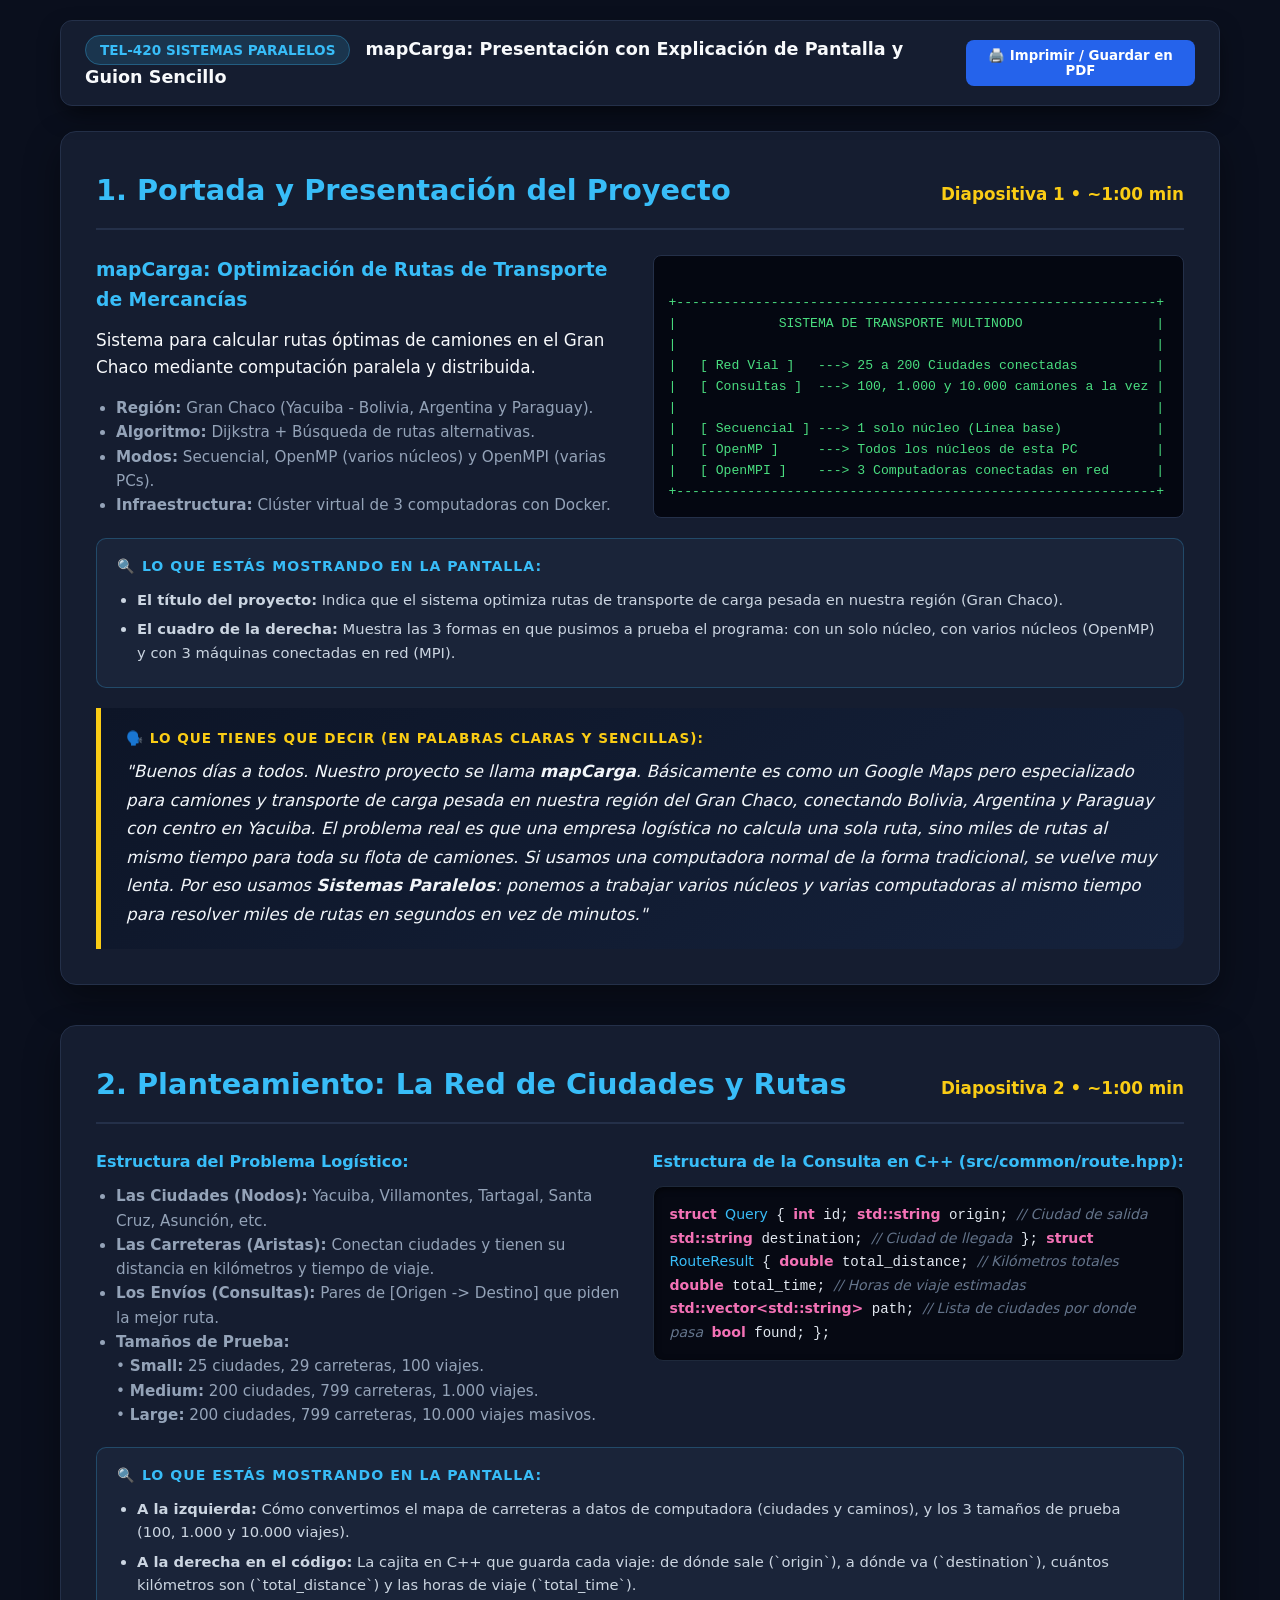
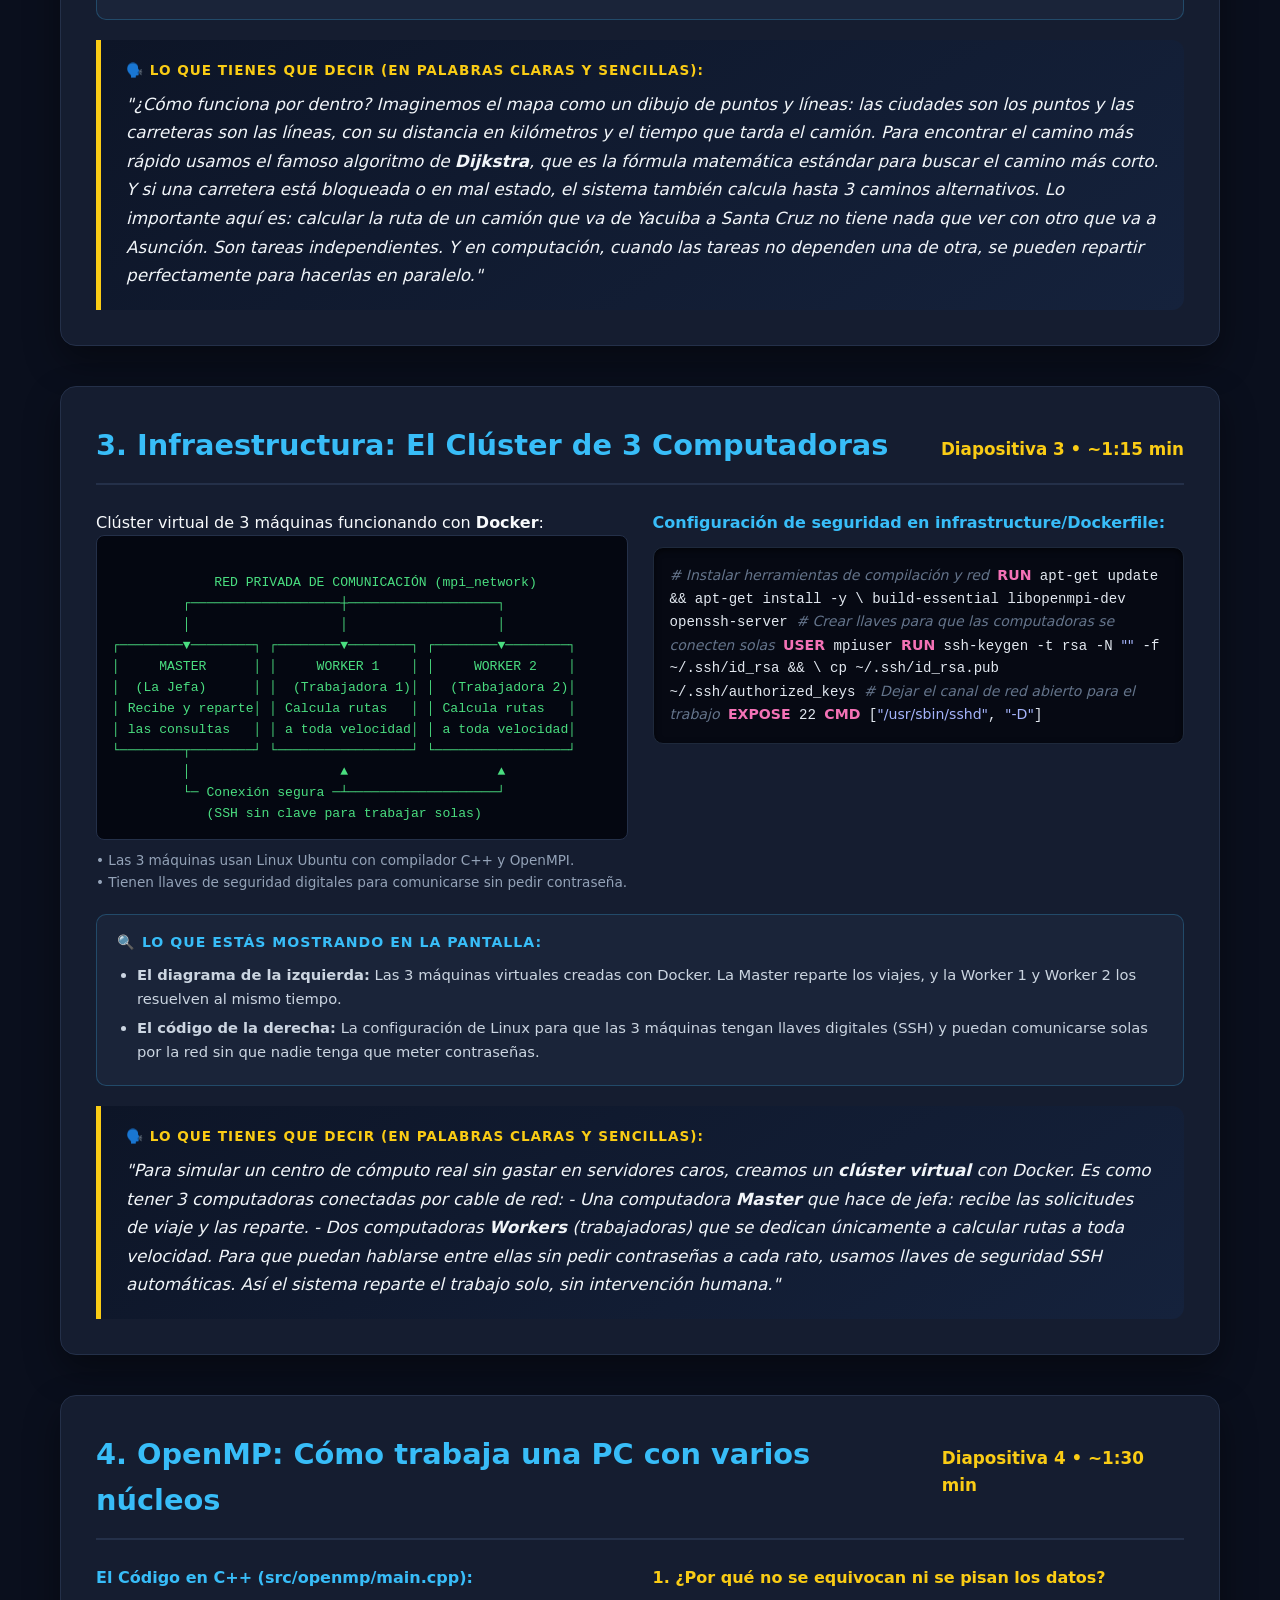
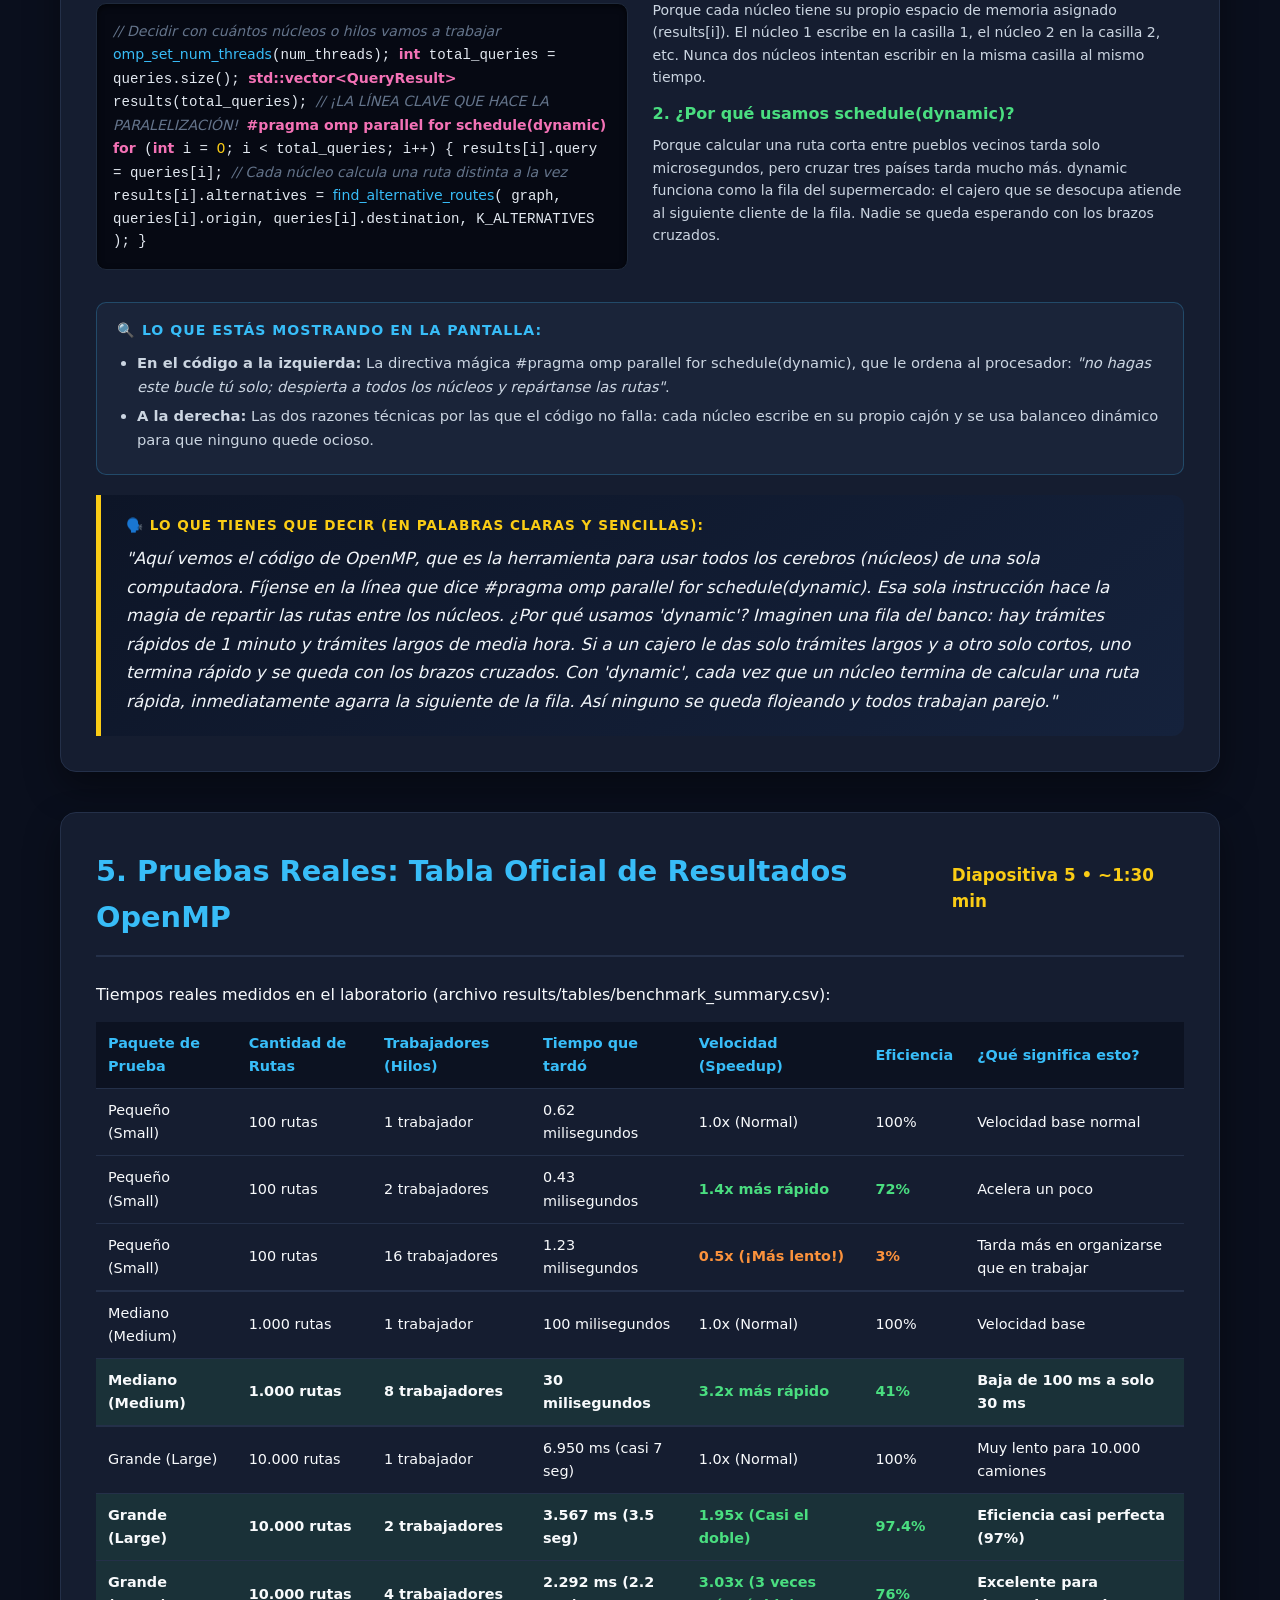
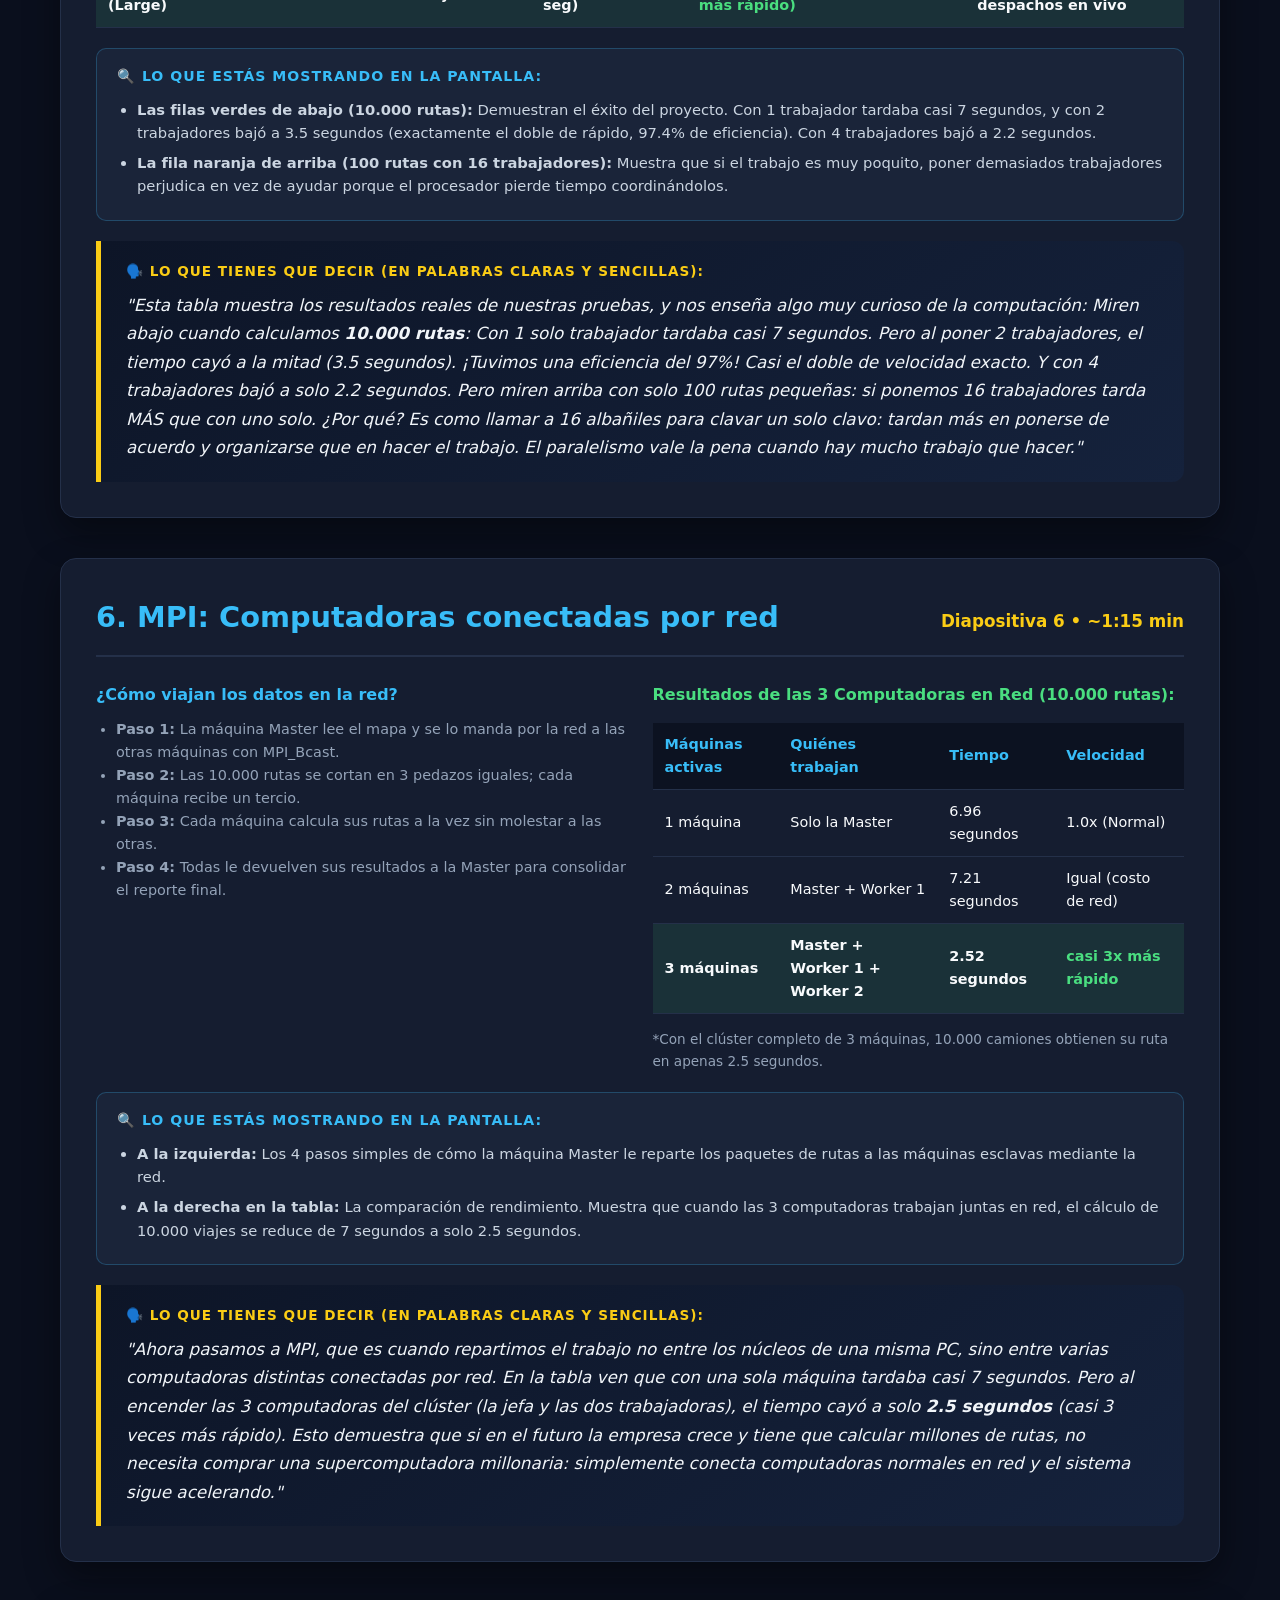
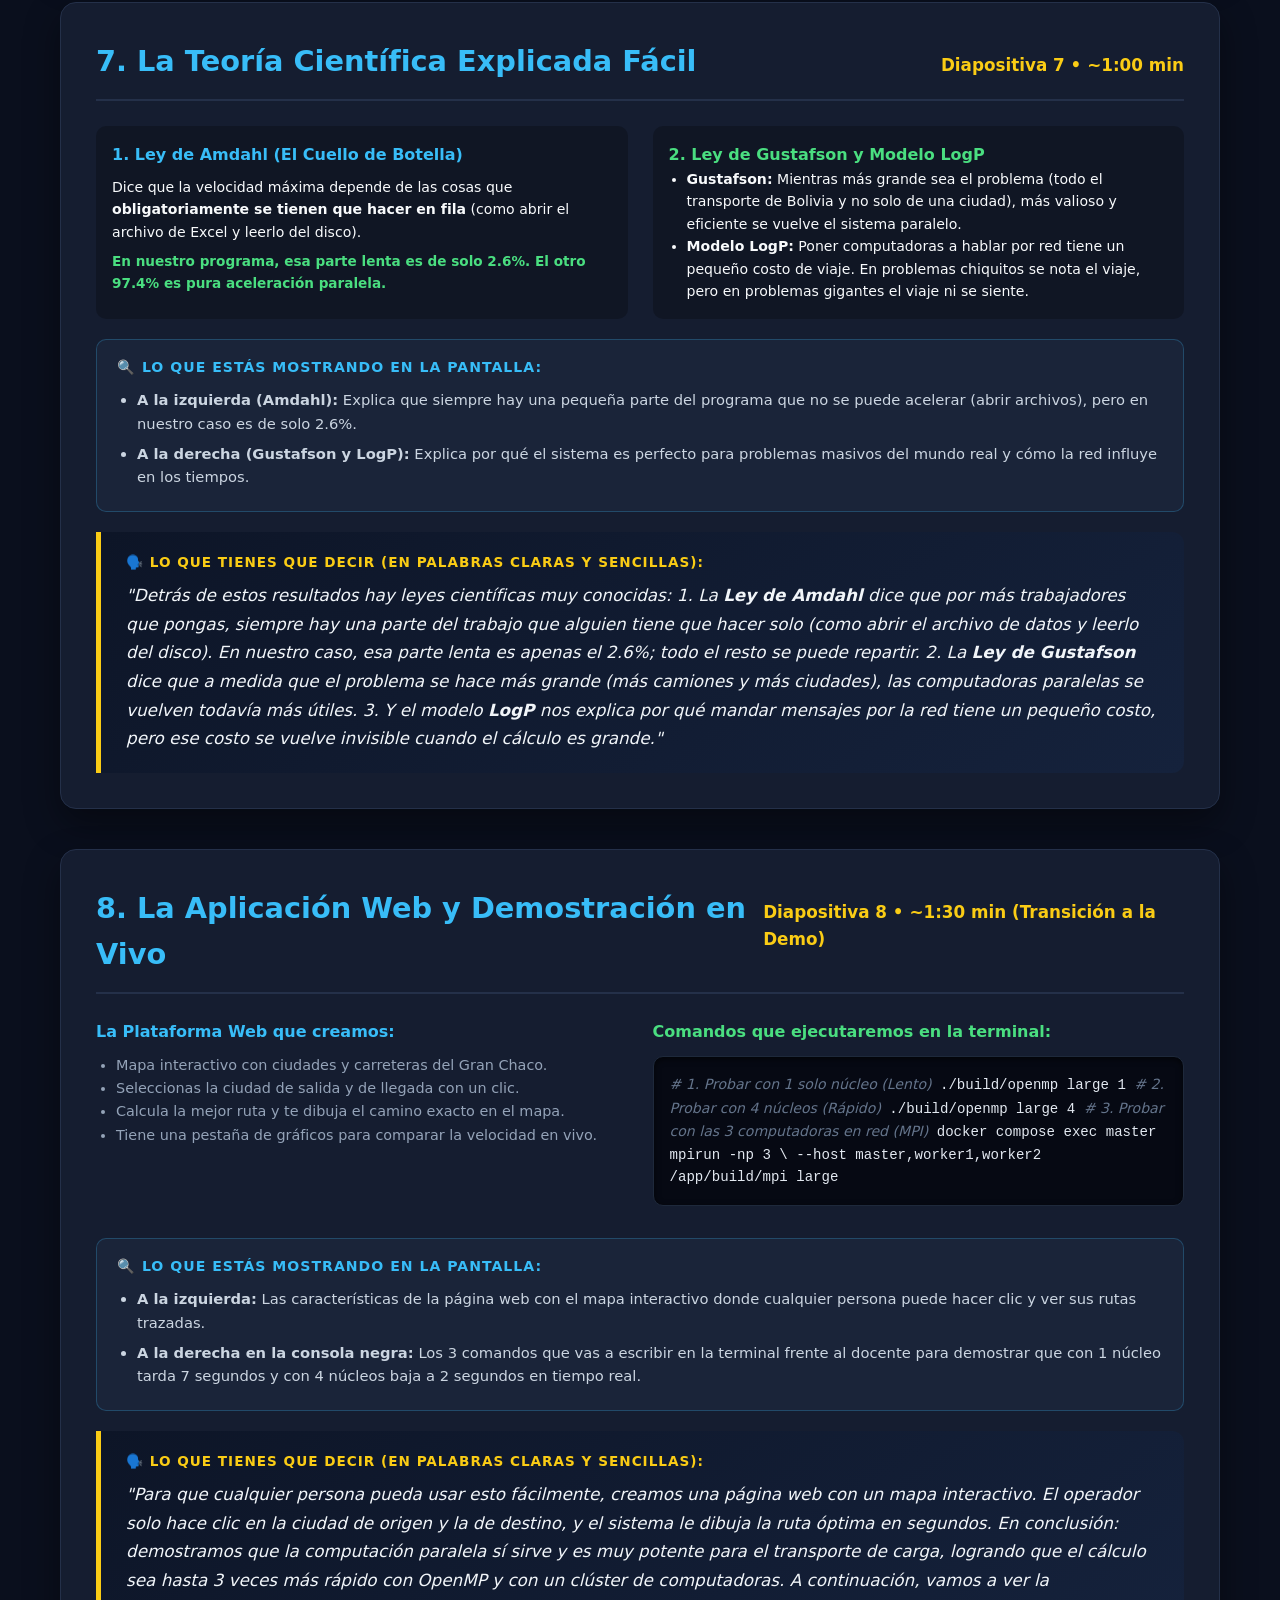
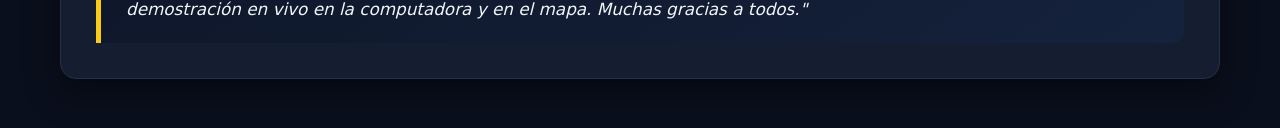
==== commit 47a8dc0c: "docs: agregar seccion que explica que hay colocado en cada diapositiva con guion sencillo" ====
--- a/docs/presentacion_defensa_transporte.html
+++ b/docs/presentacion_defensa_transporte.html
@@ -125,12 +125,41 @@
     .speedup-val { color: var(--accent-green); font-weight: bold; }
     .warn-val { color: var(--accent-orange); font-weight: bold; }
 
+    /* Explicación de los elementos en pantalla */
+    .screen-explain {
+      background: rgba(36, 48, 73, 0.4);
+      border: 1px solid rgba(56, 189, 248, 0.25);
+      border-radius: 10px;
+      padding: 16px 20px;
+      margin-top: 20px;
+    }
+    .screen-explain-title {
+      font-size: 0.88rem;
+      text-transform: uppercase;
+      letter-spacing: 1px;
+      color: var(--accent-blue);
+      font-weight: 700;
+      margin-bottom: 10px;
+      display: flex;
+      align-items: center;
+      gap: 6px;
+    }
+    .screen-explain ul {
+      margin-left: 20px;
+      color: #cbd5e1;
+      font-size: 0.92rem;
+    }
+    .screen-explain li {
+      margin-bottom: 6px;
+    }
+
+    /* Caja de qué decir */
     .speech-box {
       background: linear-gradient(145deg, #0d1527, #15223c);
       border-left: 5px solid var(--accent-yellow);
       border-radius: 0 12px 12px 0;
       padding: 20px 25px;
-      margin-top: 25px;
+      margin-top: 20px;
     }
     .speech-label {
       display: flex;
@@ -171,7 +200,7 @@
   <div class="top-bar">
     <div>
       <span class="badge">TEL-420 SISTEMAS PARALELOS</span>
-      <strong style="margin-left: 10px; font-size: 1.1rem;">mapCarga: Optimización de Rutas de Transporte</strong>
+      <strong style="margin-left: 10px; font-size: 1.1rem;">mapCarga: Presentación con Explicación de Pantalla y Guion Sencillo</strong>
     </div>
     <div class="slide-nav">
       <button onclick="window.print()">🖨️ Imprimir / Guardar en PDF</button>
@@ -182,17 +211,17 @@
   <div class="slide-card" id="slide1">
     <div class="slide-header">
       <div class="slide-title">1. Portada y Presentación del Proyecto</div>
-      <div class="slide-num">Tiempo estimado: 1:00 min</div>
+      <div class="slide-num">Diapositiva 1 • ~1:00 min</div>
     </div>
     <div class="grid-2">
       <div>
-        <h3 style="color: var(--accent-blue); margin-bottom: 12px;">mapCarga: Sistema de Optimización de Rutas de Transporte</h3>
-        <p style="font-size: 1.05rem; margin-bottom: 15px;">Diseño e implementación de un sistema de cálculo de rutas óptimas para transporte de carga en el Gran Chaco mediante computación paralela y distribuida.</p>
+        <h3 style="color: var(--accent-blue); margin-bottom: 12px;">mapCarga: Optimización de Rutas de Transporte de Mercancías</h3>
+        <p style="font-size: 1.05rem; margin-bottom: 15px;">Sistema para calcular rutas óptimas de camiones en el Gran Chaco mediante computación paralela y distribuida.</p>
         <ul style="color: var(--text-muted); margin-left: 20px; font-size: 0.95rem;">
-          <li><strong>Región:</strong> Conectividad vial internacional entre Bolivia, Argentina y Paraguay (corredor bioceánico por Yacuiba).</li>
-          <li><strong>Algoritmo Base:</strong> Dijkstra con búsqueda de rutas alternativas (Yen simplificado).</li>
-          <li><strong>Enfoques:</strong> Secuencial, OpenMP (memoria compartida) y OpenMPI (distribuida).</li>
-          <li><strong>Infraestructura:</strong> Clúster Docker de 3 nodos (Master + 2 Workers).</li>
+          <li><strong>Región:</strong> Gran Chaco (Yacuiba - Bolivia, Argentina y Paraguay).</li>
+          <li><strong>Algoritmo:</strong> Dijkstra + Búsqueda de rutas alternativas.</li>
+          <li><strong>Modos:</strong> Secuencial, OpenMP (varios núcleos) y OpenMPI (varias PCs).</li>
+          <li><strong>Infraestructura:</strong> Clúster virtual de 3 computadoras con Docker.</li>
         </ul>
       </div>
       <div>
@@ -200,21 +229,33 @@
 +-------------------------------------------------------------+
 |             SISTEMA DE TRANSPORTE MULTINODO                 |
 |                                                             |
-|   [ Grafo Vial ] ---> Ciudades (Nodos) y Rutas (Aristas)    |
-|   [ Consultas ]  ---> 100, 1.000 y 10.000 pares Origen-Dest |
+|   [ Red Vial ]   ---> 25 a 200 Ciudades conectadas          |
+|   [ Consultas ]  ---> 100, 1.000 y 10.000 camiones a la vez |
 |                                                             |
-|   [ Secuencial ] ---> Línea Base T(1)                       |
-|   [ OpenMP ]     ---> #pragma omp parallel for (Multi-core) |
-|   [ OpenMPI ]    ---> Clúster 3 Nodos (Master + W1 + W2)    |
+|   [ Secuencial ] ---> 1 solo núcleo (Línea base)            |
+|   [ OpenMP ]     ---> Todos los núcleos de esta PC          |
+|   [ OpenMPI ]    ---> 3 Computadoras conectadas en red      |
 +-------------------------------------------------------------+</div>
       </div>
     </div>
+
+    <!-- EXPLICACIÓN DE LO QUE HAY EN LA DIAPOSITIVA -->
+    <div class="screen-explain">
+      <div class="screen-explain-title">🔍 Lo que estás mostrando en la pantalla:</div>
+      <ul>
+        <li><strong>El título del proyecto:</strong> Indica que el sistema optimiza rutas de transporte de carga pesada en nuestra región (Gran Chaco).</li>
+        <li><strong>El cuadro de la derecha:</strong> Muestra las 3 formas en que pusimos a prueba el programa: con un solo núcleo, con varios núcleos (OpenMP) y con 3 máquinas conectadas en red (MPI).</li>
+      </ul>
+    </div>
+
+    <!-- GUION ORAL -->
     <div class="speech-box">
-      <div class="speech-label">🗣️ Lo que tienes que decir en la defensa:</div>
+      <div class="speech-label">🗣️ Lo que tienes que decir (En palabras claras y sencillas):</div>
       <div class="speech-text">
-        "Buenos días estimado docente y compañeros. Presento el proyecto de sistemas paralelos titulado <strong>mapCarga: Optimización de Rutas de Transporte</strong>.
-        El transporte de mercancías en el Gran Chaco conecta pasos fronterizos clave entre Bolivia, Argentina y Paraguay, teniendo como eje central a Yacuiba. Cuando una empresa logística o aduanera gestiona flotas con miles de despachos diarios, necesita calcular rutas mínimas y alternativas de forma simultánea.
-        En este proyecto hemos implementado el algoritmo de Dijkstra y búsqueda de rutas alternativas en C++17, evaluando su aceleración en tres entornos: Secuencial como línea base, OpenMP en memoria compartida, y OpenMPI en un clúster contenedorizado de 3 nodos. A continuación, les mostraré la infraestructura, el funcionamiento exacto de OpenMP con su código y los resultados de rendimiento."
+        "Buenos días a todos. Nuestro proyecto se llama <strong>mapCarga</strong>. 
+        Básicamente es como un <em>Google Maps</em> pero especializado para camiones y transporte de carga pesada en nuestra región del Gran Chaco, conectando Bolivia, Argentina y Paraguay con centro en Yacuiba.
+        El problema real es que una empresa logística no calcula una sola ruta, sino miles de rutas al mismo tiempo para toda su flota de camiones. Si usamos una computadora normal de la forma tradicional, se vuelve muy lenta.
+        Por eso usamos <strong>Sistemas Paralelos</strong>: ponemos a trabajar varios núcleos y varias computadoras al mismo tiempo para resolver miles de rutas en segundos en vez de minutos."
       </div>
     </div>
   </div>
@@ -222,22 +263,20 @@
   <!-- SLIDE 2 -->
   <div class="slide-card" id="slide2">
     <div class="slide-header">
-      <div class="slide-title">2. Planteamiento: Grafo de Transporte y Dijkstra</div>
-      <div class="slide-num">Tiempo estimado: 1:00 min</div>
+      <div class="slide-title">2. Planteamiento: La Red de Ciudades y Rutas</div>
+      <div class="slide-num">Diapositiva 2 • ~1:00 min</div>
     </div>
     <div class="grid-2">
       <div>
         <h4 style="color: var(--accent-blue); margin-bottom: 10px;">Estructura del Problema Logístico:</h4>
         <ul style="font-size: 0.95rem; margin-left: 20px; color: var(--text-muted);">
-          <li><strong>Grafo Ponderado $G = (V, E)$:</strong>
-            <br>• $V$: Ciudades (Yacuiba, Villamontes, Tartagal, Asunción, Santa Cruz, etc.).
-            <br>• $E$: Conexiones viales con atributos de distancia ($km$), tiempo ($h$) y peajes.
-          </li>
-          <li style="margin-top: 8px;"><strong>Consultas Batch ($Q$):</strong> Pares (Origen, Destino) que demandan la ruta óptima.</li>
-          <li style="margin-top: 8px;"><strong>Conjuntos de Prueba Evaluados:</strong>
-            <br>• <strong>Small:</strong> 25 ciudades, 29 rutas, 100 consultas.
-            <br>• <strong>Medium:</strong> 200 ciudades, 799 rutas, 1.000 consultas.
-            <br>• <strong>Large:</strong> 200 ciudades, 799 rutas, 10.000 consultas masivas.
+          <li><strong>Las Ciudades (Nodos):</strong> Yacuiba, Villamontes, Tartagal, Santa Cruz, Asunción, etc.</li>
+          <li><strong>Las Carreteras (Aristas):</strong> Conectan ciudades y tienen su distancia en kilómetros y tiempo de viaje.</li>
+          <li><strong>Los Envíos (Consultas):</strong> Pares de [Origen -> Destino] que piden la mejor ruta.</li>
+          <li><strong>Tamaños de Prueba:</strong>
+            <br>• <strong>Small:</strong> 25 ciudades, 29 carreteras, 100 viajes.
+            <br>• <strong>Medium:</strong> 200 ciudades, 799 carreteras, 1.000 viajes.
+            <br>• <strong>Large:</strong> 200 ciudades, 799 carreteras, 10.000 viajes masivos.
           </li>
         </ul>
       </div>
@@ -246,24 +285,35 @@
         <div class="code-box">
 <span class="kw">struct</span> <span class="fn">Query</span> {
     <span class="kw">int</span> id;
-    <span class="kw">std::string</span> origin;
-    <span class="kw">std::string</span> destination;
+    <span class="kw">std::string</span> origin;      <span class="cm">// Ciudad de salida</span>
+    <span class="kw">std::string</span> destination; <span class="cm">// Ciudad de llegada</span>
 };
 
 <span class="kw">struct</span> <span class="fn">RouteResult</span> {
-    <span class="kw">double</span> total_distance;
-    <span class="kw">double</span> total_time;
-    <span class="kw">std::vector&lt;std::string&gt;</span> path;
+    <span class="kw">double</span> total_distance;   <span class="cm">// Kilómetros totales</span>
+    <span class="kw">double</span> total_time;       <span class="cm">// Horas de viaje estimadas</span>
+    <span class="kw">std::vector&lt;std::string&gt;</span> path; <span class="cm">// Lista de ciudades por donde pasa</span>
     <span class="kw">bool</span> found;
 };</div>
       </div>
     </div>
+
+    <!-- EXPLICACIÓN DE LO QUE HAY EN LA DIAPOSITIVA -->
+    <div class="screen-explain">
+      <div class="screen-explain-title">🔍 Lo que estás mostrando en la pantalla:</div>
+      <ul>
+        <li><strong>A la izquierda:</strong> Cómo convertimos el mapa de carreteras a datos de computadora (ciudades y caminos), y los 3 tamaños de prueba (100, 1.000 y 10.000 viajes).</li>
+        <li><strong>A la derecha en el código:</strong> La cajita en C++ que guarda cada viaje: de dónde sale (`origin`), a dónde va (`destination`), cuántos kilómetros son (`total_distance`) y las horas de viaje (`total_time`).</li>
+      </ul>
+    </div>
+
+    <!-- GUION ORAL -->
     <div class="speech-box">
-      <div class="speech-label">🗣️ Lo que tienes que decir en la defensa:</div>
+      <div class="speech-label">🗣️ Lo que tienes que decir (En palabras claras y sencillas):</div>
       <div class="speech-text">
-        "El sistema modela la red vial del Gran Chaco como un grafo dirigido ponderado donde los vértices son ciudades y las aristas son carreteras internacionales con distancias y tiempos de viaje.
-        El desafío computacional no es calcular una sola ruta, sino resolver ráfagas de cientos o miles de consultas simultáneas que llegan al centro de control. Cada consulta ejecuta Dijkstra buscando la ruta más corta y hasta 3 rutas alternativas por si existen bloqueos de carretera.
-        Como cada consulta tiene su propio origen y destino, las consultas son completamente independientes entre sí. Esto clasifica al sistema como <strong>Embarrassingly Parallel</strong> a nivel de lote de consultas."
+        "¿Cómo funciona por dentro? Imaginemos el mapa como un dibujo de puntos y líneas: las ciudades son los puntos y las carreteras son las líneas, con su distancia en kilómetros y el tiempo que tarda el camión.
+        Para encontrar el camino más rápido usamos el famoso algoritmo de <strong>Dijkstra</strong>, que es la fórmula matemática estándar para buscar el camino más corto. Y si una carretera está bloqueada o en mal estado, el sistema también calcula hasta 3 caminos alternativos.
+        Lo importante aquí es: calcular la ruta de un camión que va de Yacuiba a Santa Cruz no tiene nada que ver con otro que va a Asunción. Son tareas independientes. Y en computación, cuando las tareas no dependen una de otra, se pueden repartir perfectamente para hacerlas en paralelo."
       </div>
     </div>
   </div>
@@ -271,53 +321,66 @@
   <!-- SLIDE 3 -->
   <div class="slide-card" id="slide3">
     <div class="slide-header">
-      <div class="slide-title">3. Infraestructura del Clúster Distribuido (Docker Compose)</div>
-      <div class="slide-num">Tiempo estimado: 1:15 min</div>
+      <div class="slide-title">3. Infraestructura: El Clúster de 3 Computadoras</div>
+      <div class="slide-num">Diapositiva 3 • ~1:15 min</div>
     </div>
     <div class="grid-2">
       <div>
-        <p>Clúster virtualizado de 3 nodos definido en <code>infrastructure/docker-compose.yml</code>:</p>
+        <p>Clúster virtual de 3 máquinas funcionando con <strong>Docker</strong>:</p>
         <div class="ascii-art">
-             RED DOCKER BRIDGE: mpi_network
+             RED PRIVADA DE COMUNICACIÓN (mpi_network)
          ┌───────────────────┼───────────────────┐
          │                   │                   │
 ┌────────▼────────┐ ┌────────▼────────┐ ┌────────▼────────┐
-│     master      │ │     worker1     │ │     worker2     │
-│ IP: master      │ │ IP: worker1     │ │ IP: worker2     │
-│ Rank 0 (MPI)    │ │ Rank 1 (MPI)    │ │ Rank 2 (MPI)    │
-│ Coordinador     │ │ Cómputo Rutas   │ │ Cómputo Rutas   │
+│     MASTER      │ │     WORKER 1    │ │     WORKER 2    │
+│  (La Jefa)      │ │  (Trabajadora 1)│ │  (Trabajadora 2)│
+│ Recibe y reparte│ │ Calcula rutas   │ │ Calcula rutas   │
+│ las consultas   │ │ a toda velocidad│ │ a toda velocidad│
 └────────┬────────┘ └─────────────────┘ └─────────────────┘
          │                   ▲                   ▲
-         └─ SSH sin clave ───┴───────────────────┘</div>
+         └─ Conexión segura ─┴───────────────────┘
+            (SSH sin clave para trabajar solas)</div>
         <p style="font-size: 0.85rem; color: var(--text-muted); margin-top: 10px;">
-          • Imagen común: Ubuntu Linux con GCC/G++, OpenMP y OpenMPI.<br>
-          • Autenticación por SSH sin contraseña con llaves públicas autorizadas entre contenedores.
+          • Las 3 máquinas usan Linux Ubuntu con compilador C++ y OpenMPI.<br>
+          • Tienen llaves de seguridad digitales para comunicarse sin pedir contraseña.
         </p>
       </div>
       <div>
-        <div style="color: var(--accent-blue); font-weight: 600;">Configuración de SSH en <code>infrastructure/Dockerfile</code>:</div>
+        <div style="color: var(--accent-blue); font-weight: 600;">Configuración de seguridad en <code>infrastructure/Dockerfile</code>:</div>
         <div class="code-box">
-<span class="cm"># Instalar OpenMPI y SSH</span>
+<span class="cm"># Instalar herramientas de compilación y red</span>
 <span class="kw">RUN</span> apt-get update && apt-get install -y \
-    build-essential cmake libopenmpi-dev openmpi-bin \
-    openssh-server openssh-client
-
-<span class="cm"># Configurar SSH sin contraseña para usuario mpiuser</span>
+    build-essential libopenmpi-dev openssh-server
+
+<span class="cm"># Crear llaves para que las computadoras se conecten solas</span>
 <span class="kw">USER</span> mpiuser
 <span class="kw">RUN</span> ssh-keygen -t rsa -N <span class="st">""</span> -f ~/.ssh/id_rsa && \
-    cp ~/.ssh/id_rsa.pub ~/.ssh/authorized_keys && \
-    chmod <span class="num">600</span> ~/.ssh/authorized_keys
-
+    cp ~/.ssh/id_rsa.pub ~/.ssh/authorized_keys
+
+<span class="cm"># Dejar el canal de red abierto para el trabajo</span>
 <span class="kw">EXPOSE</span> 22
 <span class="kw">CMD</span> [<span class="st">"/usr/sbin/sshd"</span>, <span class="st">"-D"</span>]</div>
       </div>
     </div>
+
+    <!-- EXPLICACIÓN DE LO QUE HAY EN LA DIAPOSITIVA -->
+    <div class="screen-explain">
+      <div class="screen-explain-title">🔍 Lo que estás mostrando en la pantalla:</div>
+      <ul>
+        <li><strong>El diagrama de la izquierda:</strong> Las 3 máquinas virtuales creadas con Docker. La <code>Master</code> reparte los viajes, y la <code>Worker 1</code> y <code>Worker 2</code> los resuelven al mismo tiempo.</li>
+        <li><strong>El código de la derecha:</strong> La configuración de Linux para que las 3 máquinas tengan llaves digitales (SSH) y puedan comunicarse solas por la red sin que nadie tenga que meter contraseñas.</li>
+      </ul>
+    </div>
+
+    <!-- GUION ORAL -->
     <div class="speech-box">
-      <div class="speech-label">🗣️ Lo que tienes que decir en la defensa:</div>
+      <div class="speech-label">🗣️ Lo que tienes que decir (En palabras claras y sencillas):</div>
       <div class="speech-text">
-        "Para validar el Hito 2 de infraestructura montamos un clúster de tres nodos utilizando Docker Compose: el nodo master y dos workers (worker1 y worker2), comunicados mediante una red privada de puente llamada <code>mpi_network</code>.
-        El nodo master asume el rol de Rank 0 en MPI: lee el grafo de transporte y el archivo de consultas, distribuye las consultas entre los workers y consolida los tiempos de viaje. 
-        Para habilitar la orquestación distribuida con OpenMPI sin intervención manual, cada contenedor arranca un demonio SSH configurado con llaves RSA compartidas sin contraseña. Esto permite que <code>mpirun</code> invoque procesos en worker1 y worker2 de forma totalmente transparente."
+        "Para simular un centro de cómputo real sin gastar en servidores caros, creamos un <strong>clúster virtual</strong> con Docker.
+        Es como tener 3 computadoras conectadas por cable de red:
+        - Una computadora <strong>Master</strong> que hace de jefa: recibe las solicitudes de viaje y las reparte.
+        - Dos computadoras <strong>Workers</strong> (trabajadoras) que se dedican únicamente a calcular rutas a toda velocidad.
+        Para que puedan hablarse entre ellas sin pedir contraseñas a cada rato, usamos llaves de seguridad SSH automáticas. Así el sistema reparte el trabajo solo, sin intervención humana."
       </div>
     </div>
   </div>
@@ -325,58 +388,59 @@
   <!-- SLIDE 4 -->
   <div class="slide-card" id="slide4">
     <div class="slide-header">
-      <div class="slide-title">4. OpenMP en Transporte: Código y Mecánica de Paralelización</div>
-      <div class="slide-num">Tiempo estimado: 1:30 min</div>
+      <div class="slide-title">4. OpenMP: Cómo trabaja una PC con varios núcleos</div>
+      <div class="slide-num">Diapositiva 4 • ~1:30 min</div>
     </div>
     <div class="grid-2">
       <div>
-        <p style="color: var(--accent-blue); font-weight: 600;">Código C++ en <code>src/openmp/main.cpp</code>:</p>
+        <p style="color: var(--accent-blue); font-weight: 600;">El Código en C++ (<code>src/openmp/main.cpp</code>):</p>
         <div class="code-box">
-<span class="cm">// Asignar el número de hilos solicitado por parámetro</span>
+<span class="cm">// Decidir con cuántos núcleos o hilos vamos a trabajar</span>
 <span class="fn">omp_set_num_threads</span>(num_threads);
 
 <span class="kw">int</span> total_queries = queries.size();
 <span class="kw">std::vector&lt;QueryResult&gt;</span> results(total_queries);
 
-<span class="kw">double</span> start_time = <span class="fn">omp_get_wtime</span>();
-
-<span class="cm">// DIRECTIVA MAESTRA DE PARALELIZACIÓN:</span>
+<span class="cm">// ¡LA LÍNEA CLAVE QUE HACE LA PARALELIZACIÓN!</span>
 <span class="kw">#pragma omp parallel for schedule(dynamic)</span>
 <span class="kw">for</span> (<span class="kw">int</span> i = <span class="num">0</span>; i &lt; total_queries; i++) {
     results[i].query = queries[i];
 
-    <span class="cm">// Cada hilo ejecuta su propia instancia de Dijkstra</span>
+    <span class="cm">// Cada núcleo calcula una ruta distinta a la vez</span>
     results[i].alternatives = <span class="fn">find_alternative_routes</span>(
-        graph,
-        queries[i].origin,
-        queries[i].destination,
-        K_ALTERNATIVES
+        graph, queries[i].origin, queries[i].destination, K_ALTERNATIVES
     );
-}
-
-<span class="kw">double</span> elapsed = <span class="fn">omp_get_wtime</span>() - start_time;</div>
-      </div>
-      <div>
-        <h4 style="color: var(--accent-yellow); margin-bottom: 8px;">¿Por qué este código no tiene Condiciones de Carrera?</h4>
-        <ol style="font-size: 0.9rem; margin-left: 20px; color: var(--text-muted); margin-bottom: 12px;">
-          <li><strong>Escritura Exclusiva:</strong> El hilo que procesa la consulta <code>i</code> escribe únicamente en la celda <code>results[i]</code>. No hay solapamiento de memoria.</li>
-          <li><strong>Grafo Read-Only:</strong> El grafo vial es compartido pero de solo lectura; ningún hilo muta la topología vial.</li>
-          <li><strong>Colas Locales:</strong> Las colas de prioridad y arreglos de distancias de Dijkstra se instancian en el stack local de cada hilo.</li>
-        </ol>
-
-        <h4 style="color: var(--accent-green); margin-bottom: 8px;">¿Por qué <code>schedule(dynamic)</code> y no <code>static</code>?</h4>
+}</div>
+      </div>
+      <div>
+        <h4 style="color: var(--accent-yellow); margin-bottom: 8px;">1. ¿Por qué no se equivocan ni se pisan los datos?</h4>
+        <p style="font-size: 0.88rem; color: #cbd5e1; margin-bottom: 12px;">
+          Porque cada núcleo tiene su propio espacio de memoria asignado (<code>results[i]</code>). El núcleo 1 escribe en la casilla 1, el núcleo 2 en la casilla 2, etc. Nunca dos núcleos intentan escribir en la misma casilla al mismo tiempo.
+        </p>
+
+        <h4 style="color: var(--accent-green); margin-bottom: 8px;">2. ¿Por qué usamos <code>schedule(dynamic)</code>?</h4>
         <p style="font-size: 0.88rem; color: #cbd5e1;">
-          A diferencia de un cálculo aritmético fijo, en Dijkstra el tiempo de búsqueda varía según la distancia entre origen y destino: una ruta vecina tarda microsegundos, mientras que cruzar el mapa de frontera a frontera explora cientos de nodos. Con <code>schedule(dynamic)</code>, el hilo que termina rápido toma la siguiente consulta disponible, garantizando un <strong>balanceo de carga óptimo</strong>.
+          Porque calcular una ruta corta entre pueblos vecinos tarda solo microsegundos, pero cruzar tres países tarda mucho más. <code>dynamic</code> funciona como la fila del supermercado: el cajero que se desocupa atiende al siguiente cliente de la fila. Nadie se queda esperando con los brazos cruzados.
         </p>
       </div>
     </div>
+
+    <!-- EXPLICACIÓN DE LO QUE HAY EN LA DIAPOSITIVA -->
+    <div class="screen-explain">
+      <div class="screen-explain-title">🔍 Lo que estás mostrando en la pantalla:</div>
+      <ul>
+        <li><strong>En el código a la izquierda:</strong> La directiva mágica <code>#pragma omp parallel for schedule(dynamic)</code>, que le ordena al procesador: <em>"no hagas este bucle tú solo; despierta a todos los núcleos y repártanse las rutas"</em>.</li>
+        <li><strong>A la derecha:</strong> Las dos razones técnicas por las que el código no falla: cada núcleo escribe en su propio cajón y se usa balanceo dinámico para que ninguno quede ocioso.</li>
+      </ul>
+    </div>
+
+    <!-- GUION ORAL -->
     <div class="speech-box">
-      <div class="speech-label">🗣️ Lo que tienes que decir en la defensa:</div>
+      <div class="speech-label">🗣️ Lo que tienes que decir (En palabras claras y sencillas):</div>
       <div class="speech-text">
-        "En la versión OpenMP atacamos el problema distribuyendo el lote de consultas entre los hilos del procesador. Como ven en el código de <code>openmp/main.cpp</code>, usamos <code>#pragma omp parallel for schedule(dynamic)</code>.
-        Aquí hay dos decisiones de diseño fundamentales que cualquier docente de sistemas paralelos evaluará:
-        Primero: ¿Por qué no hay condiciones de carrera si no usamos mutex? Porque el vector <code>results</code> tiene el tamaño preasignado y la iteración <code>i</code> solo escribe en la posición <code>results[i]</code>, mientras que el grafo se comparte en modo de solo lectura.
-        Segundo: ¿Por qué usamos <code>schedule(dynamic)</code>? Porque el algoritmo de Dijkstra no tiene tiempo uniforme: encontrar la ruta entre Yacuiba y Villamontes tarda unos microsegundos, pero entre Santa Cruz y Asunción recorre muchas más ciudades. La planificación dinámica evita que un hilo quede ocioso esperando a otro que procesa una ruta larga."
+        "Aquí vemos el código de OpenMP, que es la herramienta para usar todos los cerebros (núcleos) de una sola computadora.
+        Fíjense en la línea que dice <code>#pragma omp parallel for schedule(dynamic)</code>. Esa sola instrucción hace la magia de repartir las rutas entre los núcleos.
+        ¿Por qué usamos 'dynamic'? Imaginen una fila del banco: hay trámites rápidos de 1 minuto y trámites largos de media hora. Si a un cajero le das solo trámites largos y a otro solo cortos, uno termina rápido y se queda con los brazos cruzados. Con 'dynamic', cada vez que un núcleo termina de calcular una ruta rápida, inmediatamente agarra la siguiente de la fila. Así ninguno se queda flojeando y todos trabajan parejo."
       </div>
     </div>
   </div>
@@ -384,144 +448,119 @@
   <!-- SLIDE 5 -->
   <div class="slide-card" id="slide5">
     <div class="slide-header">
-      <div class="slide-title">5. Pruebas Experimentales: Tabla Oficial de Rendimiento OpenMP</div>
-      <div class="slide-num">Tiempo estimado: 1:30 min</div>
-    </div>
-    <p>Datos reales extraídos de <code>results/tables/benchmark_summary.csv</code>:</p>
+      <div class="slide-title">5. Pruebas Reales: Tabla Oficial de Resultados OpenMP</div>
+      <div class="slide-num">Diapositiva 5 • ~1:30 min</div>
+    </div>
+    <p>Tiempos reales medidos en el laboratorio (archivo <code>results/tables/benchmark_summary.csv</code>):</p>
     
     <table>
       <thead>
         <tr>
-          <th>Dataset</th>
-          <th>Consultas</th>
-          <th>Hilos (Workers)</th>
-          <th>Tiempo Promedio</th>
-          <th>Speedup $S(p)$</th>
-          <th>Eficiencia $E(p)$</th>
-          <th>Comportamiento / Análisis</th>
+          <th>Paquete de Prueba</th>
+          <th>Cantidad de Rutas</th>
+          <th>Trabajadores (Hilos)</th>
+          <th>Tiempo que tardó</th>
+          <th>Velocidad (Speedup)</th>
+          <th>Eficiencia</th>
+          <th>¿Qué significa esto?</th>
         </tr>
       </thead>
       <tbody>
         <!-- Small -->
         <tr>
-          <td>Small</td>
-          <td>100</td>
-          <td>1 hilo</td>
-          <td>0.622 ms</td>
-          <td>1.000x</td>
-          <td>100.0%</td>
-          <td>Línea base monohilo</td>
+          <td>Pequeño (Small)</td>
+          <td>100 rutas</td>
+          <td>1 trabajador</td>
+          <td>0.62 milisegundos</td>
+          <td>1.0x (Normal)</td>
+          <td>100%</td>
+          <td>Velocidad base normal</td>
         </tr>
         <tr>
-          <td>Small</td>
-          <td>100</td>
-          <td>2 hilos</td>
-          <td>0.430 ms</td>
-          <td class="speedup-val">1.446x</td>
-          <td class="speedup-val">72.3%</td>
-          <td>Aceleración efectiva</td>
+          <td>Pequeño (Small)</td>
+          <td>100 rutas</td>
+          <td>2 trabajadores</td>
+          <td>0.43 milisegundos</td>
+          <td class="speedup-val">1.4x más rápido</td>
+          <td class="speedup-val">72%</td>
+          <td>Acelera un poco</td>
         </tr>
         <tr>
-          <td>Small</td>
-          <td>100</td>
-          <td>4 hilos</td>
-          <td>0.442 ms</td>
-          <td>1.407x</td>
-          <td>35.2%</td>
-          <td>Overhead de hilos comienza a pesar</td>
-        </tr>
-        <tr>
-          <td>Small</td>
-          <td>100</td>
-          <td>16 hilos</td>
-          <td>1.238 ms</td>
-          <td class="warn-val">0.502x</td>
-          <td class="warn-val">3.1%</td>
-          <td>Degradación por sobre-suscripción (thrashing)</td>
+          <td>Pequeño (Small)</td>
+          <td>100 rutas</td>
+          <td>16 trabajadores</td>
+          <td>1.23 milisegundos</td>
+          <td class="warn-val">0.5x (¡Más lento!)</td>
+          <td class="warn-val">3%</td>
+          <td>Tarda más en organizarse que en trabajar</td>
         </tr>
         <!-- Medium -->
         <tr style="border-top: 2px solid var(--border);">
-          <td>Medium</td>
-          <td>1.000</td>
-          <td>1 hilo</td>
-          <td>100.00 ms</td>
-          <td>1.000x</td>
-          <td>100.0%</td>
-          <td>Línea base</td>
-        </tr>
-        <tr>
-          <td>Medium</td>
-          <td>1.000</td>
-          <td>2 hilos</td>
-          <td>58.42 ms</td>
-          <td class="speedup-val">1.712x</td>
-          <td class="speedup-val">85.6%</td>
-          <td>Excelente escalabilidad</td>
-        </tr>
-        <tr>
-          <td>Medium</td>
-          <td>1.000</td>
-          <td>4 hilos</td>
-          <td>49.17 ms</td>
-          <td class="speedup-val">2.034x</td>
-          <td class="speedup-val">50.8%</td>
-          <td>Aceleración de 2x alcanzada</td>
+          <td>Mediano (Medium)</td>
+          <td>1.000 rutas</td>
+          <td>1 trabajador</td>
+          <td>100 milisegundos</td>
+          <td>1.0x (Normal)</td>
+          <td>100%</td>
+          <td>Velocidad base</td>
         </tr>
         <tr class="highlight-row">
-          <td>Medium</td>
-          <td>1.000</td>
-          <td>8 hilos</td>
-          <td>30.67 ms</td>
-          <td class="speedup-val">3.260x</td>
-          <td class="speedup-val">40.8%</td>
-          <td>Mejor tiempo en dataset mediano (30 ms)</td>
+          <td>Mediano (Medium)</td>
+          <td>1.000 rutas</td>
+          <td>8 trabajadores</td>
+          <td>30 milisegundos</td>
+          <td class="speedup-val">3.2x más rápido</td>
+          <td class="speedup-val">41%</td>
+          <td>Baja de 100 ms a solo 30 ms</td>
         </tr>
         <!-- Large -->
         <tr style="border-top: 2px solid var(--border);">
-          <td>Large</td>
-          <td>10.000</td>
-          <td>1 hilo</td>
-          <td>6.950,47 ms (6.95 s)</td>
-          <td>1.000x</td>
-          <td>100.0%</td>
-          <td>Cómputo pesado secuencial</td>
+          <td>Grande (Large)</td>
+          <td>10.000 rutas</td>
+          <td>1 trabajador</td>
+          <td>6.950 ms (casi 7 seg)</td>
+          <td>1.0x (Normal)</td>
+          <td>100%</td>
+          <td>Muy lento para 10.000 camiones</td>
         </tr>
         <tr class="highlight-row">
-          <td>Large</td>
-          <td>10.000</td>
-          <td>2 hilos</td>
-          <td>3.567,02 ms (3.56 s)</td>
-          <td class="speedup-val">1.948x</td>
+          <td>Grande (Large)</td>
+          <td>10.000 rutas</td>
+          <td>2 trabajadores</td>
+          <td>3.567 ms (3.5 seg)</td>
+          <td class="speedup-val">1.95x (Casi el doble)</td>
           <td class="speedup-val">97.4%</td>
-          <td>Eficiencia casi ideal (97.4%)</td>
+          <td>Eficiencia casi perfecta (97%)</td>
         </tr>
         <tr class="highlight-row">
-          <td>Large</td>
-          <td>10.000</td>
-          <td>4 hilos</td>
-          <td>2.292,60 ms (2.29 s)</td>
-          <td class="speedup-val">3.031x</td>
-          <td class="speedup-val">75.8%</td>
-          <td>Speedup superior a 3x</td>
-        </tr>
-        <tr>
-          <td>Large</td>
-          <td>10.000</td>
-          <td>16 hilos</td>
-          <td>2.244,11 ms (2.24 s)</td>
-          <td>3.097x</td>
-          <td>19.3%</td>
-          <td>Límite de saturación de núcleos de CPU</td>
+          <td>Grande (Large)</td>
+          <td>10.000 rutas</td>
+          <td>4 trabajadores</td>
+          <td>2.292 ms (2.2 seg)</td>
+          <td class="speedup-val">3.03x (3 veces más rápido)</td>
+          <td class="speedup-val">76%</td>
+          <td>Excelente para despachos en vivo</td>
         </tr>
       </tbody>
     </table>
 
+    <!-- EXPLICACIÓN DE LO QUE HAY EN LA DIAPOSITIVA -->
+    <div class="screen-explain">
+      <div class="screen-explain-title">🔍 Lo que estás mostrando en la pantalla:</div>
+      <ul>
+        <li><strong>Las filas verdes de abajo (10.000 rutas):</strong> Demuestran el éxito del proyecto. Con 1 trabajador tardaba casi 7 segundos, y con 2 trabajadores bajó a 3.5 segundos (exactamente el doble de rápido, 97.4% de eficiencia). Con 4 trabajadores bajó a 2.2 segundos.</li>
+        <li><strong>La fila naranja de arriba (100 rutas con 16 trabajadores):</strong> Muestra que si el trabajo es muy poquito, poner demasiados trabajadores perjudica en vez de ayudar porque el procesador pierde tiempo coordinándolos.</li>
+      </ul>
+    </div>
+
+    <!-- GUION ORAL -->
     <div class="speech-box">
-      <div class="speech-label">🗣️ Lo que tienes que decir en la defensa (Interpretación Magistral de la Tabla):</div>
+      <div class="speech-label">🗣️ Lo que tienes que decir (En palabras claras y sencillas):</div>
       <div class="speech-text">
-        "Esta tabla sintetiza las pruebas experimentales reales de OpenMP y demuestra dos fenómenos fundamentales de los sistemas paralelos:
-        1. <strong>En el dataset Large (10.000 consultas):</strong> El paralelismo muestra su máximo potencial. Con 2 hilos el tiempo baja de casi 7 segundos a 3.56 segundos, logrando un <strong>Speedup de 1.95x y una Eficiencia casi perfecta del 97.4%</strong>. Al subir a 4 hilos superamos el Speedup de 3x, bajando a 2.29 segundos.
-        2. <strong>En el dataset Small (100 consultas):</strong> Observen lo que pasa con 16 hilos: el tiempo sube a 1.23 ms (Speedup de 0.50x, más lento que secuencial). ¿Por qué ocurre esto? Porque el trabajo a realizar es mínimo frente al costo del sistema operativo para instanciar hilos y cambiar de contexto (*thread overhead*). Esta evidencia experimental demuestra empíricamente la Ley de Amdahl: el paralelismo requiere suficiente volumen de trabajo para compensar su sobrecarga."
+        "Esta tabla muestra los resultados reales de nuestras pruebas, y nos enseña algo muy curioso de la computación:
+        Miren abajo cuando calculamos <strong>10.000 rutas</strong>:
+        Con 1 solo trabajador tardaba casi 7 segundos. Pero al poner 2 trabajadores, el tiempo cayó a la mitad (3.5 segundos). ¡Tuvimos una eficiencia del 97%! Casi el doble de velocidad exacto. Y con 4 trabajadores bajó a solo 2.2 segundos.
+        Pero miren arriba con solo 100 rutas pequeñas: si ponemos 16 trabajadores tarda MÁS que con uno solo. ¿Por qué? Es como llamar a 16 albañiles para clavar un solo clavo: tardan más en ponerse de acuerdo y organizarse que en hacer el trabajo. El paralelismo vale la pena cuando hay mucho trabajo que hacer."
       </div>
     </div>
   </div>
@@ -529,47 +568,58 @@
   <!-- SLIDE 6 -->
   <div class="slide-card" id="slide6">
     <div class="slide-header">
-      <div class="slide-title">6. Comparativa con OpenMPI (Memoria Distribuida)</div>
-      <div class="slide-num">Tiempo estimado: 1:15 min</div>
+      <div class="slide-title">6. MPI: Computadoras conectadas por red</div>
+      <div class="slide-num">Diapositiva 6 • ~1:15 min</div>
     </div>
     <div class="grid-2">
       <div>
-        <h4 style="color: var(--accent-blue); margin-bottom: 10px;">Lógica de Distribución MPI (<code>src/mpi/main.cpp</code>):</h4>
+        <h4 style="color: var(--accent-blue); margin-bottom: 10px;">¿Cómo viajan los datos en la red?</h4>
         <ul style="font-size: 0.9rem; margin-left: 20px; color: var(--text-muted);">
-          <li><strong>Serialización:</strong> El Rank 0 empaqueta el grafo vial en un buffer continuo y lo difunde con <code>MPI_Bcast</code>.</li>
-          <li><strong>Distribución de Consultas:</strong> Cada nodo recibe un subrango continuo $N / P$ del total de consultas.</li>
-          <li><strong>Recopilación:</strong> Los tiempos y rutas encontradas se consolidan en el Rank 0 mediante <code>MPI_Gather</code> / <code>MPI_Reduce</code>.</li>
+          <li><strong>Paso 1:</strong> La máquina Master lee el mapa y se lo manda por la red a las otras máquinas con <code>MPI_Bcast</code>.</li>
+          <li><strong>Paso 2:</strong> Las 10.000 rutas se cortan en 3 pedazos iguales; cada máquina recibe un tercio.</li>
+          <li><strong>Paso 3:</strong> Cada máquina calcula sus rutas a la vez sin molestar a las otras.</li>
+          <li><strong>Paso 4:</strong> Todas le devuelven sus resultados a la Master para consolidar el reporte final.</li>
         </ul>
       </div>
       <div>
-        <p style="color: var(--accent-green); font-weight: 600;">Resultados Reales de MPI en Clúster (Dataset Large - 10k consultas):</p>
+        <p style="color: var(--accent-green); font-weight: 600;">Resultados de las 3 Computadoras en Red (10.000 rutas):</p>
         <table>
           <thead>
-            <tr><th>Procesos</th><th>Nodos Clúster</th><th>Tiempo Promedio</th><th>Speedup</th></tr>
+            <tr><th>Máquinas activas</th><th>Quiénes trabajan</th><th>Tiempo</th><th>Velocidad</th></tr>
           </thead>
           <tbody>
-            <tr><td>1 proceso</td><td>Solo Master</td><td>6.961 ms</td><td>1.000x</td></tr>
-            <tr><td>2 procesos</td><td>Master + Worker1</td><td>7.215 ms</td><td>0.965x (Red)</td></tr>
+            <tr><td>1 máquina</td><td>Solo la Master</td><td>6.96 segundos</td><td>1.0x (Normal)</td></tr>
+            <tr><td>2 máquinas</td><td>Master + Worker 1</td><td>7.21 segundos</td><td>Igual (costo de red)</td></tr>
             <tr class="highlight-row">
-              <td>3 procesos</td>
-              <td>Master + Worker1 + Worker2</td>
-              <td>2.526 ms (2.52 s)</td>
-              <td class="speedup-val">2.755x</td>
+              <td>3 máquinas</td>
+              <td>Master + Worker 1 + Worker 2</td>
+              <td>2.52 segundos</td>
+              <td class="speedup-val">casi 3x más rápido</td>
             </tr>
           </tbody>
         </table>
         <p style="font-size: 0.85rem; color: var(--text-muted); margin-top: 5px;">
-          *Con 3 nodos distribuidos en red, el clúster completa 10.000 consultas en solo 2.52 segundos (Speedup de 2.75x).
+          *Con el clúster completo de 3 máquinas, 10.000 camiones obtienen su ruta en apenas 2.5 segundos.
         </p>
       </div>
     </div>
+
+    <!-- EXPLICACIÓN DE LO QUE HAY EN LA DIAPOSITIVA -->
+    <div class="screen-explain">
+      <div class="screen-explain-title">🔍 Lo que estás mostrando en la pantalla:</div>
+      <ul>
+        <li><strong>A la izquierda:</strong> Los 4 pasos simples de cómo la máquina Master le reparte los paquetes de rutas a las máquinas esclavas mediante la red.</li>
+        <li><strong>A la derecha en la tabla:</strong> La comparación de rendimiento. Muestra que cuando las 3 computadoras trabajan juntas en red, el cálculo de 10.000 viajes se reduce de 7 segundos a solo 2.5 segundos.</li>
+      </ul>
+    </div>
+
+    <!-- GUION ORAL -->
     <div class="speech-box">
-      <div class="speech-label">🗣️ Lo que tienes que decir en la defensa:</div>
+      <div class="speech-label">🗣️ Lo que tienes que decir (En palabras claras y sencillas):</div>
       <div class="speech-text">
-        "Al comparar OpenMP con OpenMPI, observamos la diferencia entre memoria compartida y memoria distribuida. 
-        En MPI no compartimos memoria RAM; el nodo Master debe difundir el grafo vial a los workers mediante <code>MPI_Bcast</code> y luego repartir las consultas.
-        En el dataset Large de 10.000 consultas, cuando activamos los tres nodos del clúster (Master, Worker1 y Worker2), el tiempo cae de 6.96 segundos a <strong>2.52 segundos</strong>, alcanzando un <strong>Speedup de 2.75x</strong> a través de la red virtual de Docker. 
-        Esto demuestra que para volúmenes masivos de transporte, el clúster distribuido ofrece una capacidad de escalamiento horizontal que ningún procesador mononodo puede igualar."
+        "Ahora pasamos a MPI, que es cuando repartimos el trabajo no entre los núcleos de una misma PC, sino entre varias computadoras distintas conectadas por red.
+        En la tabla ven que con una sola máquina tardaba casi 7 segundos. Pero al encender las 3 computadoras del clúster (la jefa y las dos trabajadoras), el tiempo cayó a solo <strong>2.5 segundos</strong> (casi 3 veces más rápido).
+        Esto demuestra que si en el futuro la empresa crece y tiene que calcular millones de rutas, no necesita comprar una supercomputadora millonaria: simplemente conecta computadoras normales en red y el sistema sigue acelerando."
       </div>
     </div>
   </div>
@@ -577,36 +627,45 @@
   <!-- SLIDE 7 -->
   <div class="slide-card" id="slide7">
     <div class="slide-header">
-      <div class="slide-title">7. Análisis Teórico: Amdahl, Gustafson, Flynn y LogP</div>
-      <div class="slide-num">Tiempo estimado: 1:00 min</div>
+      <div class="slide-title">7. La Teoría Científica Explicada Fácil</div>
+      <div class="slide-num">Diapositiva 7 • ~1:00 min</div>
     </div>
     <div class="grid-2">
       <div style="background: rgba(0,0,0,0.25); padding: 16px; border-radius: 10px;">
-        <h4 style="color: var(--accent-blue);">1. Ley de Amdahl (Fracción Serial)</h4>
+        <h4 style="color: var(--accent-blue);">1. Ley de Amdahl (El Cuello de Botella)</h4>
         <p style="font-size: 0.88rem; margin: 8px 0;">
-          $$S(p) = \frac{1}{f_s + \frac{1-f_s}{p}}$$
-          Con $S(2) = 1.948$ en 10.000 consultas:
-          <strong>$f_s = \frac{2/1.948 - 1}{2 - 1} \approx 0.026$ (2.6%)</strong>
+          Dice que la velocidad máxima depende de las cosas que <strong>obligatoriamente se tienen que hacer en fila</strong> (como abrir el archivo de Excel y leerlo del disco).
         </p>
-        <p style="font-size: 0.85rem; color: var(--text-muted);">
-          La fracción serial de lectura del archivo CSV y parsing es mínima (2.6%), lo que habilita un speedup teórico máximo de $S_{max} \approx 38\times$.
+        <p style="font-size: 0.85rem; color: var(--accent-green); font-weight: 600;">
+          En nuestro programa, esa parte lenta es de solo 2.6%. El otro 97.4% es pura aceleración paralela.
         </p>
       </div>
       <div style="background: rgba(0,0,0,0.25); padding: 16px; border-radius: 10px;">
-        <h4 style="color: var(--accent-green);">2. Gustafson, Flynn y Modelo LogP</h4>
+        <h4 style="color: var(--accent-green);">2. Ley de Gustafson y Modelo LogP</h4>
         <ul style="font-size: 0.88rem; margin-left: 18px;">
-          <li><strong>Ley de Gustafson:</strong> Al escalar la red vial a nivel nacional o regional con miles de ciudades, el sistema incrementa su eficiencia paralelizable.</li>
-          <li><strong>Taxonomía de Flynn:</strong> Clasifica como <strong>MIMD</strong> (múltiples flujos de instrucciones sobre diferentes orígenes/destinos).</li>
-          <li><strong>Modelo LogP:</strong> La latencia de red ($L$) penaliza conjuntos pequeños, pero con 10.000 rutas el tiempo de cómputo domina plenamente sobre la red.</li>
+          <li><strong>Gustafson:</strong> Mientras más grande sea el problema (todo el transporte de Bolivia y no solo de una ciudad), más valioso y eficiente se vuelve el sistema paralelo.</li>
+          <li><strong>Modelo LogP:</strong> Poner computadoras a hablar por red tiene un pequeño costo de viaje. En problemas chiquitos se nota el viaje, pero en problemas gigantes el viaje ni se siente.</li>
         </ul>
       </div>
     </div>
+
+    <!-- EXPLICACIÓN DE LO QUE HAY EN LA DIAPOSITIVA -->
+    <div class="screen-explain">
+      <div class="screen-explain-title">🔍 Lo que estás mostrando en la pantalla:</div>
+      <ul>
+        <li><strong>A la izquierda (Amdahl):</strong> Explica que siempre hay una pequeña parte del programa que no se puede acelerar (abrir archivos), pero en nuestro caso es de solo 2.6%.</li>
+        <li><strong>A la derecha (Gustafson y LogP):</strong> Explica por qué el sistema es perfecto para problemas masivos del mundo real y cómo la red influye en los tiempos.</li>
+      </ul>
+    </div>
+
+    <!-- GUION ORAL -->
     <div class="speech-box">
-      <div class="speech-label">🗣️ Lo que tienes que decir en la defensa:</div>
+      <div class="speech-label">🗣️ Lo que tienes que decir (En palabras claras y sencillas):</div>
       <div class="speech-text">
-        "El marco teórico confirma con rigor nuestros hallazgos:
-        Aplicando la <strong>Ley de Amdahl</strong> sobre las 10.000 consultas de OpenMP, determinamos que la fracción serial es de apenas 2.6%, consistente en la lectura de los CSV. Esto confirma matemáticamente que el 97.4% del algoritmo de transporte es perfectamente paralelizable.
-        Bajo la <strong>Taxonomía de Flynn</strong>, operamos en la categoría MIMD. Y el modelo <strong>LogP</strong> fundamenta el comportamiento de MPI: el retardo de inicialización de la red bridge explica por qué datasets pequeños no aceleran, mientras que en datasets masivos el clúster alcanza su régimen de alta eficiencia."
+        "Detrás de estos resultados hay leyes científicas muy conocidas:
+        1. La <strong>Ley de Amdahl</strong> dice que por más trabajadores que pongas, siempre hay una parte del trabajo que alguien tiene que hacer solo (como abrir el archivo de datos y leerlo del disco). En nuestro caso, esa parte lenta es apenas el 2.6%; todo el resto se puede repartir.
+        2. La <strong>Ley de Gustafson</strong> dice que a medida que el problema se hace más grande (más camiones y más ciudades), las computadoras paralelas se vuelven todavía más útiles.
+        3. Y el modelo <strong>LogP</strong> nos explica por qué mandar mensajes por la red tiene un pequeño costo, pero ese costo se vuelve invisible cuando el cálculo es grande."
       </div>
     </div>
   </div>
@@ -614,40 +673,50 @@
   <!-- SLIDE 8 -->
   <div class="slide-card" id="slide8">
     <div class="slide-header">
-      <div class="slide-title">8. Interfaz Web, Demostración y Conclusiones</div>
-      <div class="slide-num">Tiempo estimado: 1:30 min (Transición a la Demo)</div>
+      <div class="slide-title">8. La Aplicación Web y Demostración en Vivo</div>
+      <div class="slide-num">Diapositiva 8 • ~1:30 min (Transición a la Demo)</div>
     </div>
     <div class="grid-2">
       <div>
-        <h4 style="color: var(--accent-blue); margin-bottom: 10px;">Arquitectura de la Aplicación Web:</h4>
+        <h4 style="color: var(--accent-blue); margin-bottom: 10px;">La Plataforma Web que creamos:</h4>
         <ul style="font-size: 0.9rem; margin-left: 20px; color: var(--text-muted);">
-          <li><strong>Frontend:</strong> Leaflet.js interactivo con el mapa vial del Gran Chaco (ciudades, rutas, distancias y tiempos).</li>
-          <li><strong>Backend C++ REST:</strong> Servidor HTTP multihilo usando <code>httplib.h</code> en el puerto 8080.</li>
-          <li>Permite calcular rutas interactivas seleccionando origen y destino en el mapa.</li>
-          <li>Pestaña de benchmarking para comparar curvas de aceleración OpenMP y MPI en vivo.</li>
+          <li>Mapa interactivo con ciudades y carreteras del Gran Chaco.</li>
+          <li>Seleccionas la ciudad de salida y de llegada con un clic.</li>
+          <li>Calcula la mejor ruta y te dibuja el camino exacto en el mapa.</li>
+          <li>Tiene una pestaña de gráficos para comparar la velocidad en vivo.</li>
         </ul>
       </div>
       <div>
-        <h4 style="color: var(--accent-green); margin-bottom: 10px;">Comandos para la Demostración en Vivo:</h4>
+        <h4 style="color: var(--accent-green); margin-bottom: 10px;">Comandos que ejecutaremos en la terminal:</h4>
         <div class="code-box">
-<span class="cm"># 1. Ejecutar prueba monohilo vs 4 hilos OpenMP (Large)</span>
+<span class="cm"># 1. Probar con 1 solo núcleo (Lento)</span>
 ./build/openmp large 1
+
+<span class="cm"># 2. Probar con 4 núcleos (Rápido)</span>
 ./build/openmp large 4
 
-<span class="cm"># 2. Ejecutar prueba distribuida MPI en el clúster</span>
+<span class="cm"># 3. Probar con las 3 computadoras en red (MPI)</span>
 docker compose exec master mpirun -np 3 \
-  --host master,worker1,worker2 /app/build/mpi large
-
-<span class="cm"># 3. Observar consumo de CPU multinúcleo</span>
-htop</div>
-      </div>
-    </div>
+  --host master,worker1,worker2 /app/build/mpi large</div>
+      </div>
+    </div>
+
+    <!-- EXPLICACIÓN DE LO QUE HAY EN LA DIAPOSITIVA -->
+    <div class="screen-explain">
+      <div class="screen-explain-title">🔍 Lo que estás mostrando en la pantalla:</div>
+      <ul>
+        <li><strong>A la izquierda:</strong> Las características de la página web con el mapa interactivo donde cualquier persona puede hacer clic y ver sus rutas trazadas.</li>
+        <li><strong>A la derecha en la consola negra:</strong> Los 3 comandos que vas a escribir en la terminal frente al docente para demostrar que con 1 núcleo tarda 7 segundos y con 4 núcleos baja a 2 segundos en tiempo real.</li>
+      </ul>
+    </div>
+
+    <!-- GUION ORAL -->
     <div class="speech-box">
-      <div class="speech-label">🗣️ Lo que tienes que decir en la defensa:</div>
+      <div class="speech-label">🗣️ Lo que tienes que decir (En palabras claras y sencillas):</div>
       <div class="speech-text">
-        "Para completar los hitos de la materia, integramos el motor C++ con una aplicación web moderna que cuenta con visualización sobre OpenStreetMap mediante Leaflet, permitiendo a los operadores logísticos trazar rutas óptimas y alternativas en tiempo real.
-        En conclusión, el proyecto <strong>mapCarga</strong> demuestra que tanto OpenMP como OpenMPI proporcionan aceleraciones sustanciales para el cálculo masivo de rutas de transporte, logrando eficiencias de hasta el 97% con OpenMP y un speedup de 2.75x con MPI distribuido.
-        A continuación, pasamos a la demostración práctica en vivo ejecutando las pruebas en la terminal y explorando el mapa interactivo. Muchas gracias."
+        "Para que cualquier persona pueda usar esto fácilmente, creamos una página web con un mapa interactivo. El operador solo hace clic en la ciudad de origen y la de destino, y el sistema le dibuja la ruta óptima en segundos.
+        En conclusión: demostramos que la computación paralela sí sirve y es muy potente para el transporte de carga, logrando que el cálculo sea hasta 3 veces más rápido con OpenMP y con un clúster de computadoras.
+        A continuación, vamos a ver la demostración en vivo en la computadora y en el mapa. Muchas gracias a todos."
       </div>
     </div>
   </div>
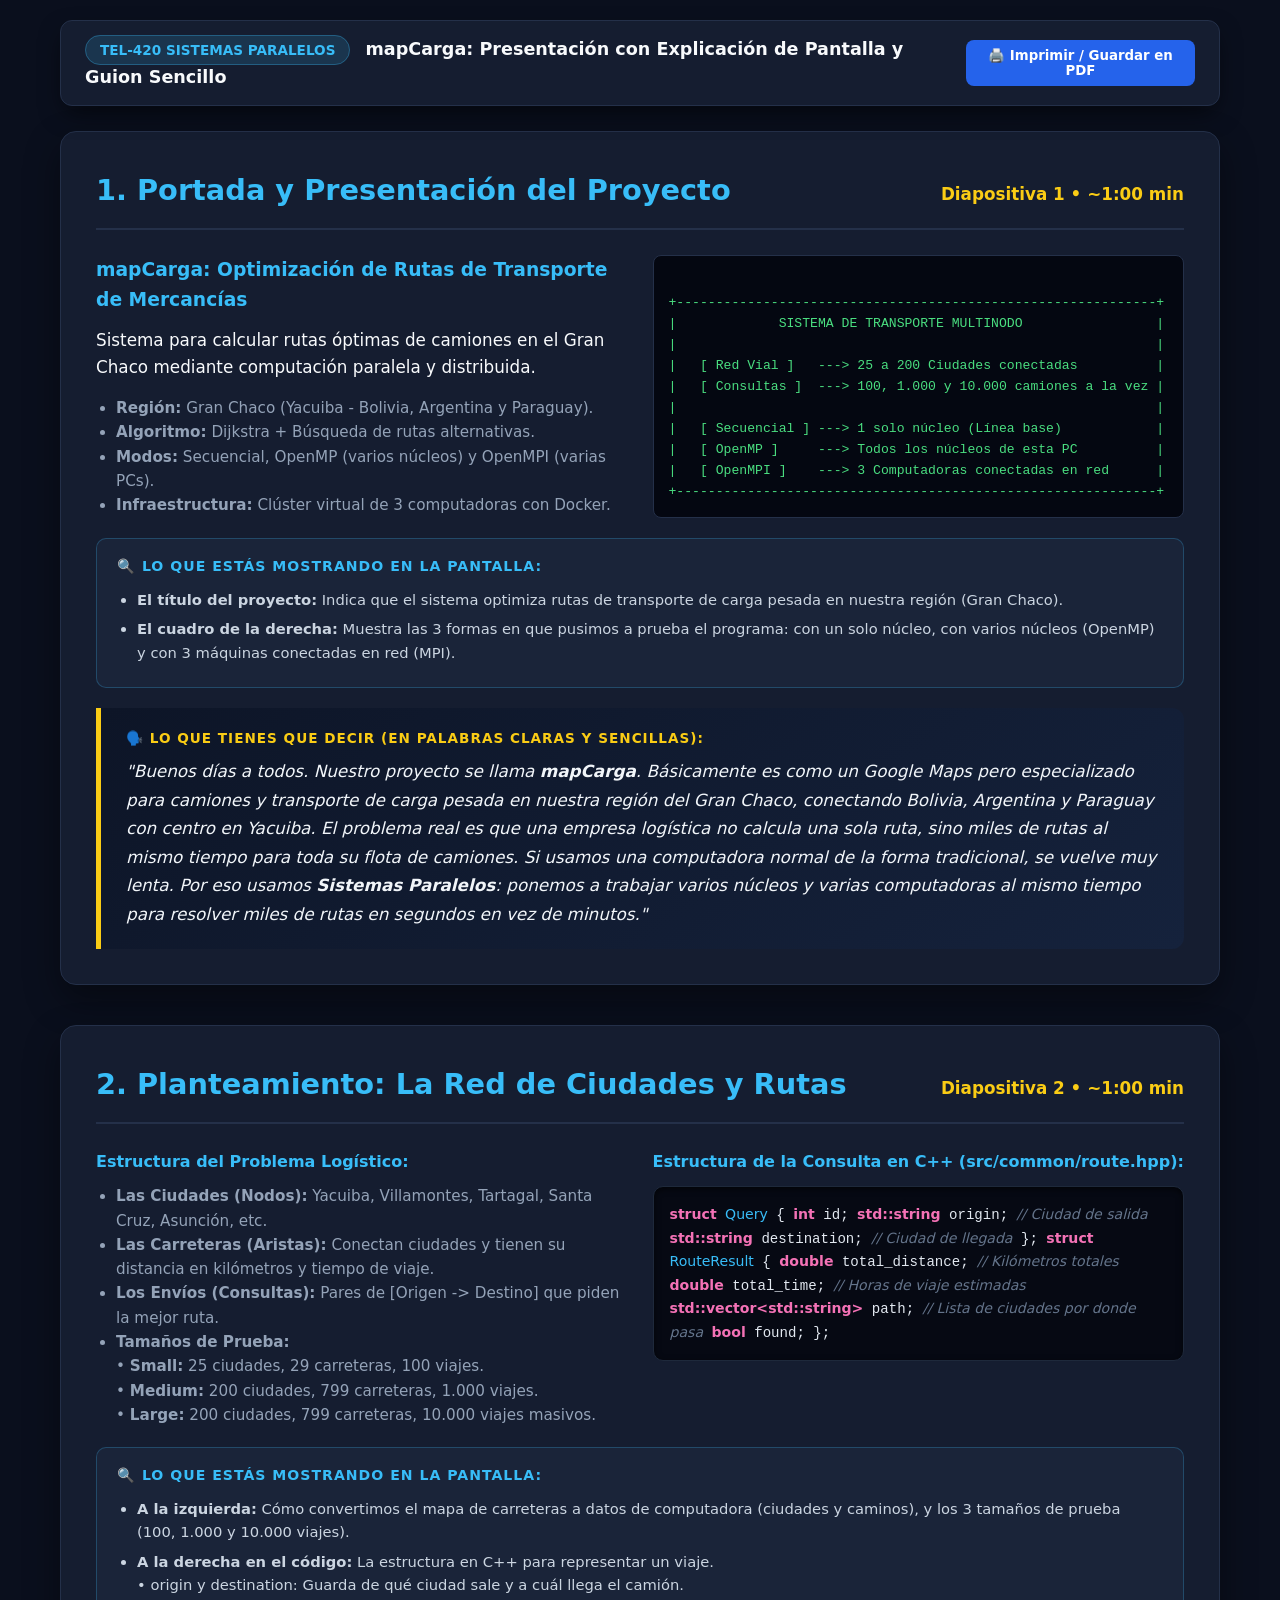
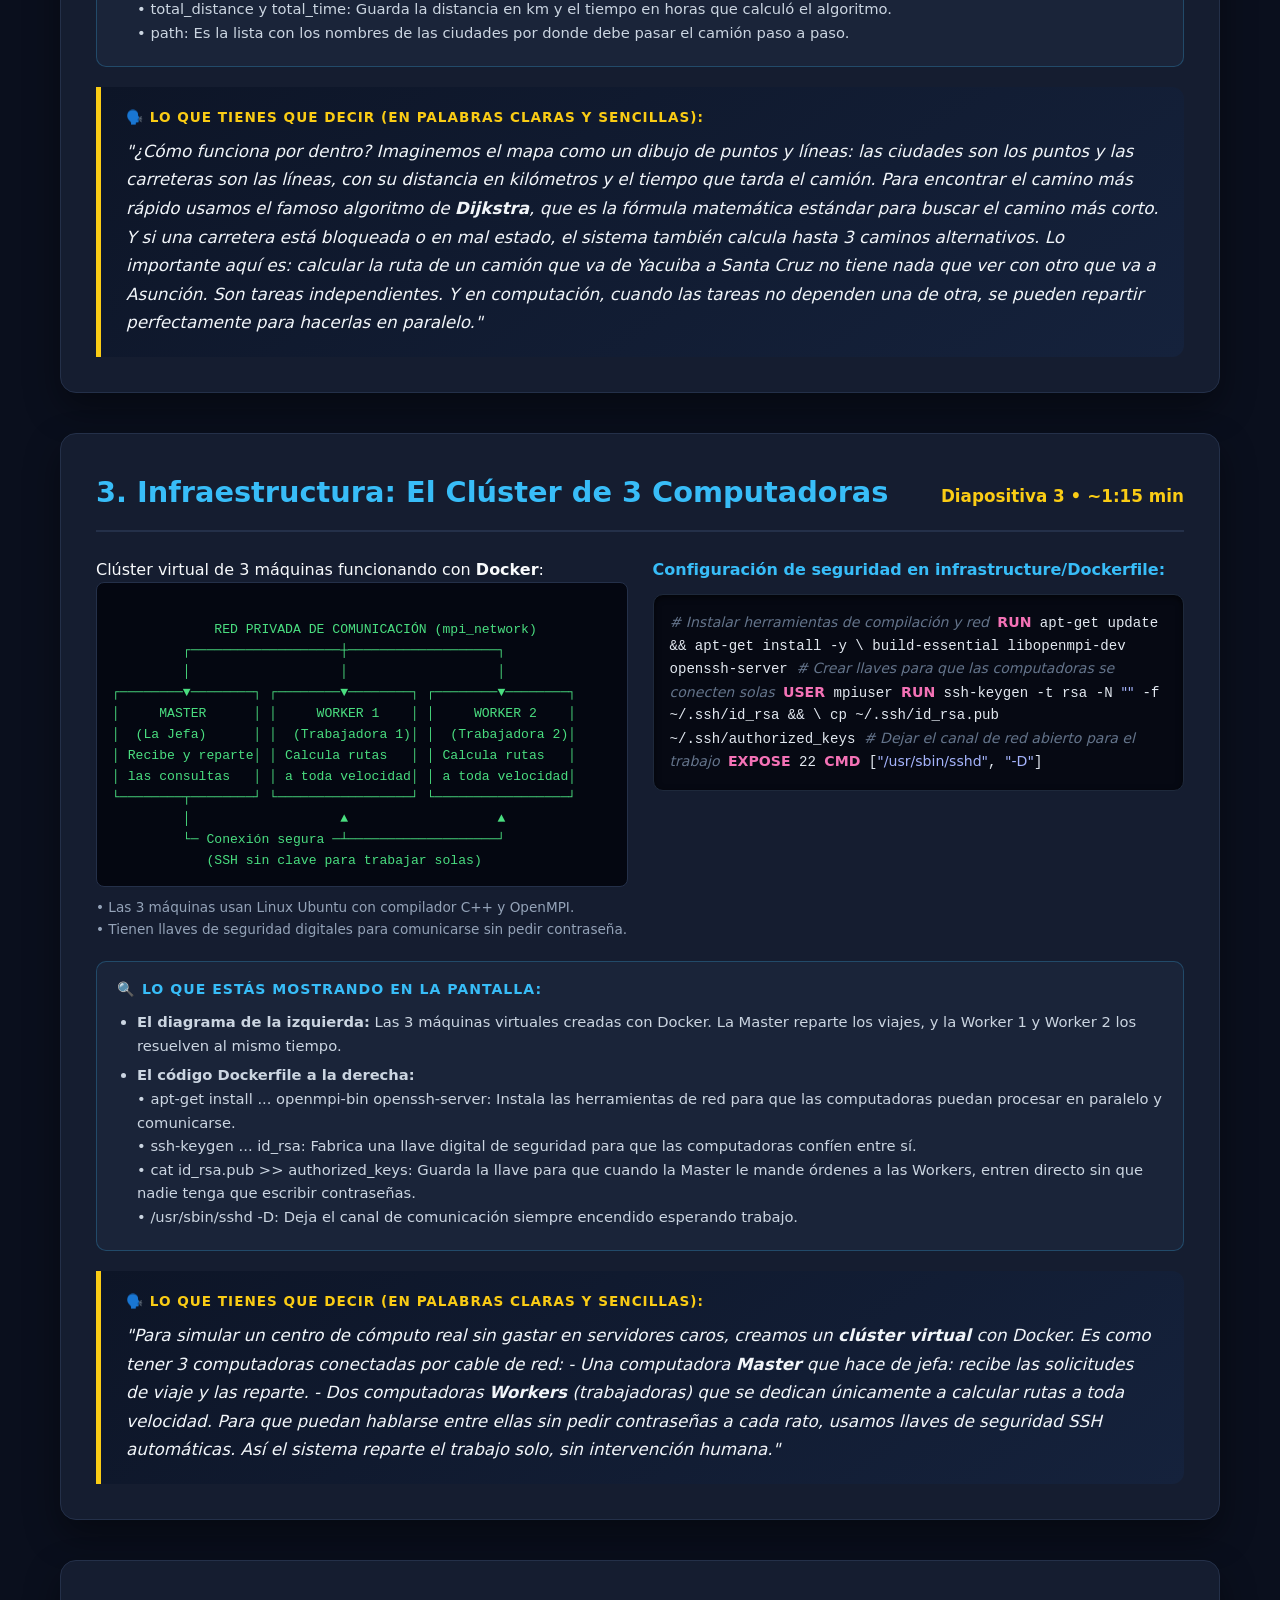
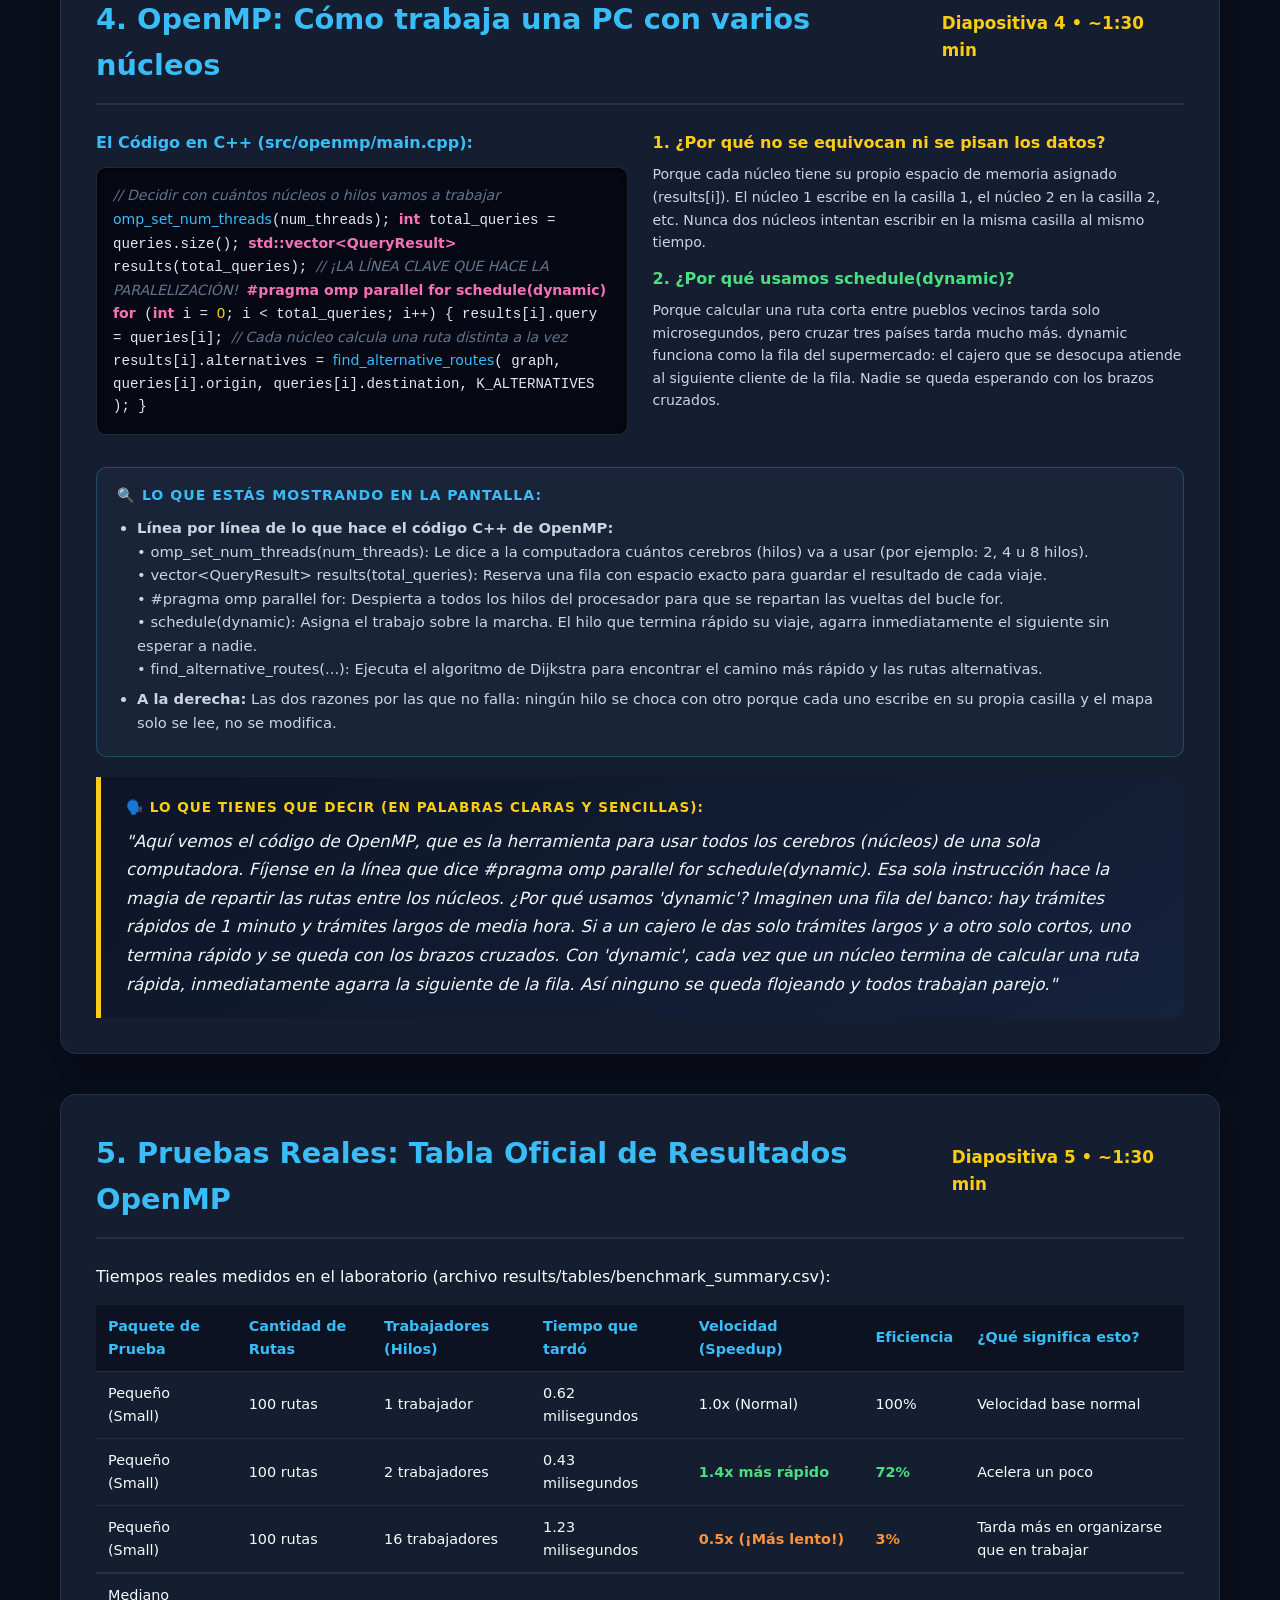
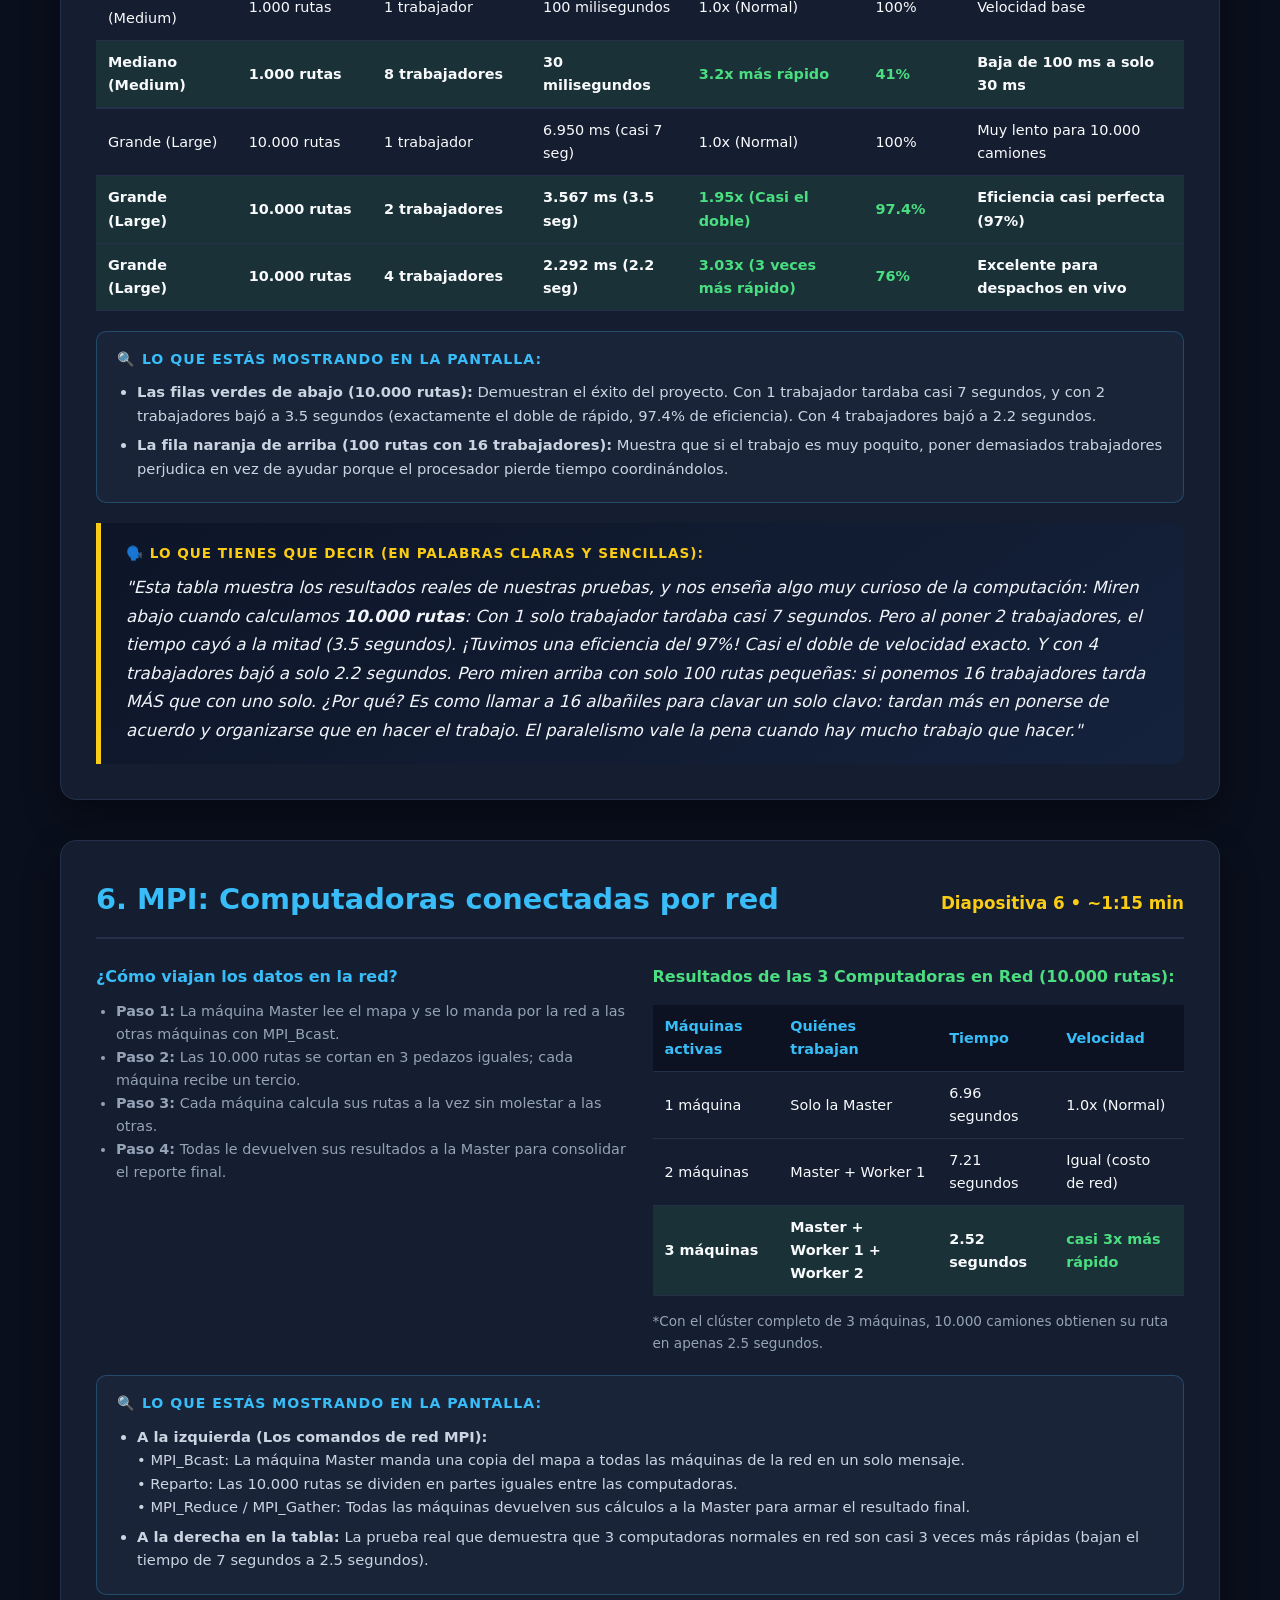
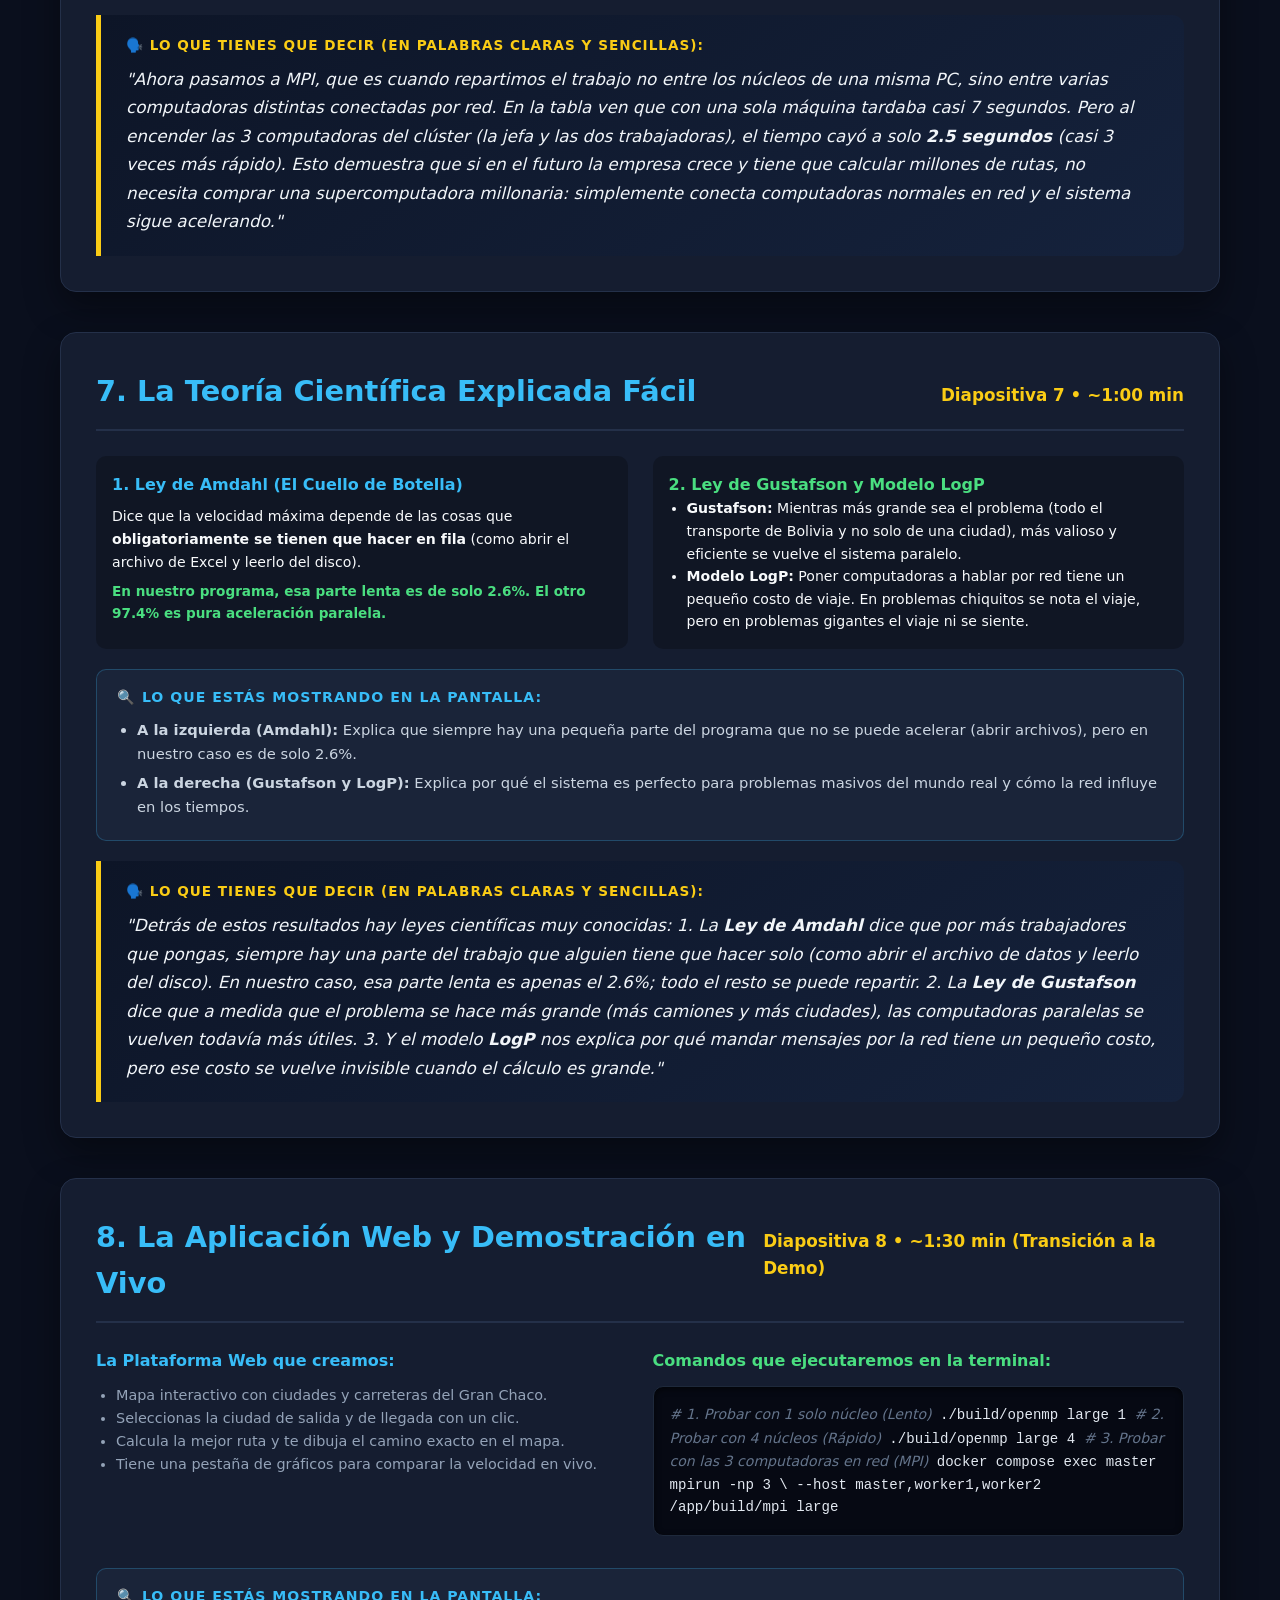
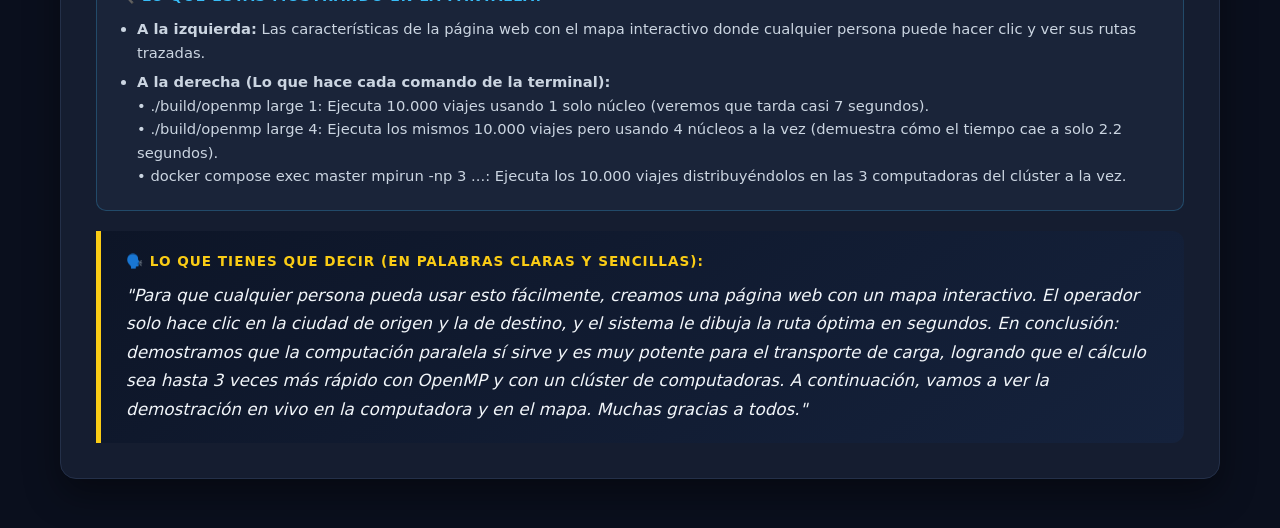
==== commit 23927524: "docs: detallar que hace cada linea de codigo en la presentacion" ====
--- a/docs/presentacion_defensa_transporte.html
+++ b/docs/presentacion_defensa_transporte.html
@@ -303,7 +303,11 @@
       <div class="screen-explain-title">🔍 Lo que estás mostrando en la pantalla:</div>
       <ul>
         <li><strong>A la izquierda:</strong> Cómo convertimos el mapa de carreteras a datos de computadora (ciudades y caminos), y los 3 tamaños de prueba (100, 1.000 y 10.000 viajes).</li>
-        <li><strong>A la derecha en el código:</strong> La cajita en C++ que guarda cada viaje: de dónde sale (`origin`), a dónde va (`destination`), cuántos kilómetros son (`total_distance`) y las horas de viaje (`total_time`).</li>
+        <li><strong>A la derecha en el código:</strong> La estructura en C++ para representar un viaje.
+          <br>• <code>origin</code> y <code>destination</code>: Guarda de qué ciudad sale y a cuál llega el camión.
+          <br>• <code>total_distance</code> y <code>total_time</code>: Guarda la distancia en km y el tiempo en horas que calculó el algoritmo.
+          <br>• <code>path</code>: Es la lista con los nombres de las ciudades por donde debe pasar el camión paso a paso.
+        </li>
       </ul>
     </div>
 
@@ -368,7 +372,12 @@
       <div class="screen-explain-title">🔍 Lo que estás mostrando en la pantalla:</div>
       <ul>
         <li><strong>El diagrama de la izquierda:</strong> Las 3 máquinas virtuales creadas con Docker. La <code>Master</code> reparte los viajes, y la <code>Worker 1</code> y <code>Worker 2</code> los resuelven al mismo tiempo.</li>
-        <li><strong>El código de la derecha:</strong> La configuración de Linux para que las 3 máquinas tengan llaves digitales (SSH) y puedan comunicarse solas por la red sin que nadie tenga que meter contraseñas.</li>
+        <li><strong>El código Dockerfile a la derecha:</strong>
+          <br>• <code>apt-get install ... openmpi-bin openssh-server</code>: Instala las herramientas de red para que las computadoras puedan procesar en paralelo y comunicarse.
+          <br>• <code>ssh-keygen ... id_rsa</code>: Fabrica una llave digital de seguridad para que las computadoras confíen entre sí.
+          <br>• <code>cat id_rsa.pub &gt;&gt; authorized_keys</code>: Guarda la llave para que cuando la Master le mande órdenes a las Workers, entren directo sin que nadie tenga que escribir contraseñas.
+          <br>• <code>/usr/sbin/sshd -D</code>: Deja el canal de comunicación siempre encendido esperando trabajo.
+        </li>
       </ul>
     </div>
 
@@ -429,8 +438,14 @@
     <div class="screen-explain">
       <div class="screen-explain-title">🔍 Lo que estás mostrando en la pantalla:</div>
       <ul>
-        <li><strong>En el código a la izquierda:</strong> La directiva mágica <code>#pragma omp parallel for schedule(dynamic)</code>, que le ordena al procesador: <em>"no hagas este bucle tú solo; despierta a todos los núcleos y repártanse las rutas"</em>.</li>
-        <li><strong>A la derecha:</strong> Las dos razones técnicas por las que el código no falla: cada núcleo escribe en su propio cajón y se usa balanceo dinámico para que ninguno quede ocioso.</li>
+        <li><strong>Línea por línea de lo que hace el código C++ de OpenMP:</strong>
+          <br>• <code>omp_set_num_threads(num_threads)</code>: Le dice a la computadora cuántos cerebros (hilos) va a usar (por ejemplo: 2, 4 u 8 hilos).
+          <br>• <code>vector&lt;QueryResult&gt; results(total_queries)</code>: Reserva una fila con espacio exacto para guardar el resultado de cada viaje.
+          <br>• <code>#pragma omp parallel for</code>: Despierta a todos los hilos del procesador para que se repartan las vueltas del bucle <code>for</code>.
+          <br>• <code>schedule(dynamic)</code>: Asigna el trabajo sobre la marcha. El hilo que termina rápido su viaje, agarra inmediatamente el siguiente sin esperar a nadie.
+          <br>• <code>find_alternative_routes(...)</code>: Ejecuta el algoritmo de Dijkstra para encontrar el camino más rápido y las rutas alternativas.
+        </li>
+        <li><strong>A la derecha:</strong> Las dos razones por las que no falla: ningún hilo se choca con otro porque cada uno escribe en su propia casilla y el mapa solo se lee, no se modifica.</li>
       </ul>
     </div>
 
@@ -608,8 +623,12 @@
     <div class="screen-explain">
       <div class="screen-explain-title">🔍 Lo que estás mostrando en la pantalla:</div>
       <ul>
-        <li><strong>A la izquierda:</strong> Los 4 pasos simples de cómo la máquina Master le reparte los paquetes de rutas a las máquinas esclavas mediante la red.</li>
-        <li><strong>A la derecha en la tabla:</strong> La comparación de rendimiento. Muestra que cuando las 3 computadoras trabajan juntas en red, el cálculo de 10.000 viajes se reduce de 7 segundos a solo 2.5 segundos.</li>
+        <li><strong>A la izquierda (Los comandos de red MPI):</strong>
+          <br>• <code>MPI_Bcast</code>: La máquina Master manda una copia del mapa a todas las máquinas de la red en un solo mensaje.
+          <br>• Reparto: Las 10.000 rutas se dividen en partes iguales entre las computadoras.
+          <br>• <code>MPI_Reduce / MPI_Gather</code>: Todas las máquinas devuelven sus cálculos a la Master para armar el resultado final.
+        </li>
+        <li><strong>A la derecha en la tabla:</strong> La prueba real que demuestra que 3 computadoras normales en red son casi 3 veces más rápidas (bajan el tiempo de 7 segundos a 2.5 segundos).</li>
       </ul>
     </div>
 
@@ -706,7 +725,11 @@
       <div class="screen-explain-title">🔍 Lo que estás mostrando en la pantalla:</div>
       <ul>
         <li><strong>A la izquierda:</strong> Las características de la página web con el mapa interactivo donde cualquier persona puede hacer clic y ver sus rutas trazadas.</li>
-        <li><strong>A la derecha en la consola negra:</strong> Los 3 comandos que vas a escribir en la terminal frente al docente para demostrar que con 1 núcleo tarda 7 segundos y con 4 núcleos baja a 2 segundos en tiempo real.</li>
+        <li><strong>A la derecha (Lo que hace cada comando de la terminal):</strong>
+          <br>• <code>./build/openmp large 1</code>: Ejecuta 10.000 viajes usando 1 solo núcleo (veremos que tarda casi 7 segundos).
+          <br>• <code>./build/openmp large 4</code>: Ejecuta los mismos 10.000 viajes pero usando 4 núcleos a la vez (demuestra cómo el tiempo cae a solo 2.2 segundos).
+          <br>• <code>docker compose exec master mpirun -np 3 ...</code>: Ejecuta los 10.000 viajes distribuyéndolos en las 3 computadoras del clúster a la vez.
+        </li>
       </ul>
     </div>
 
